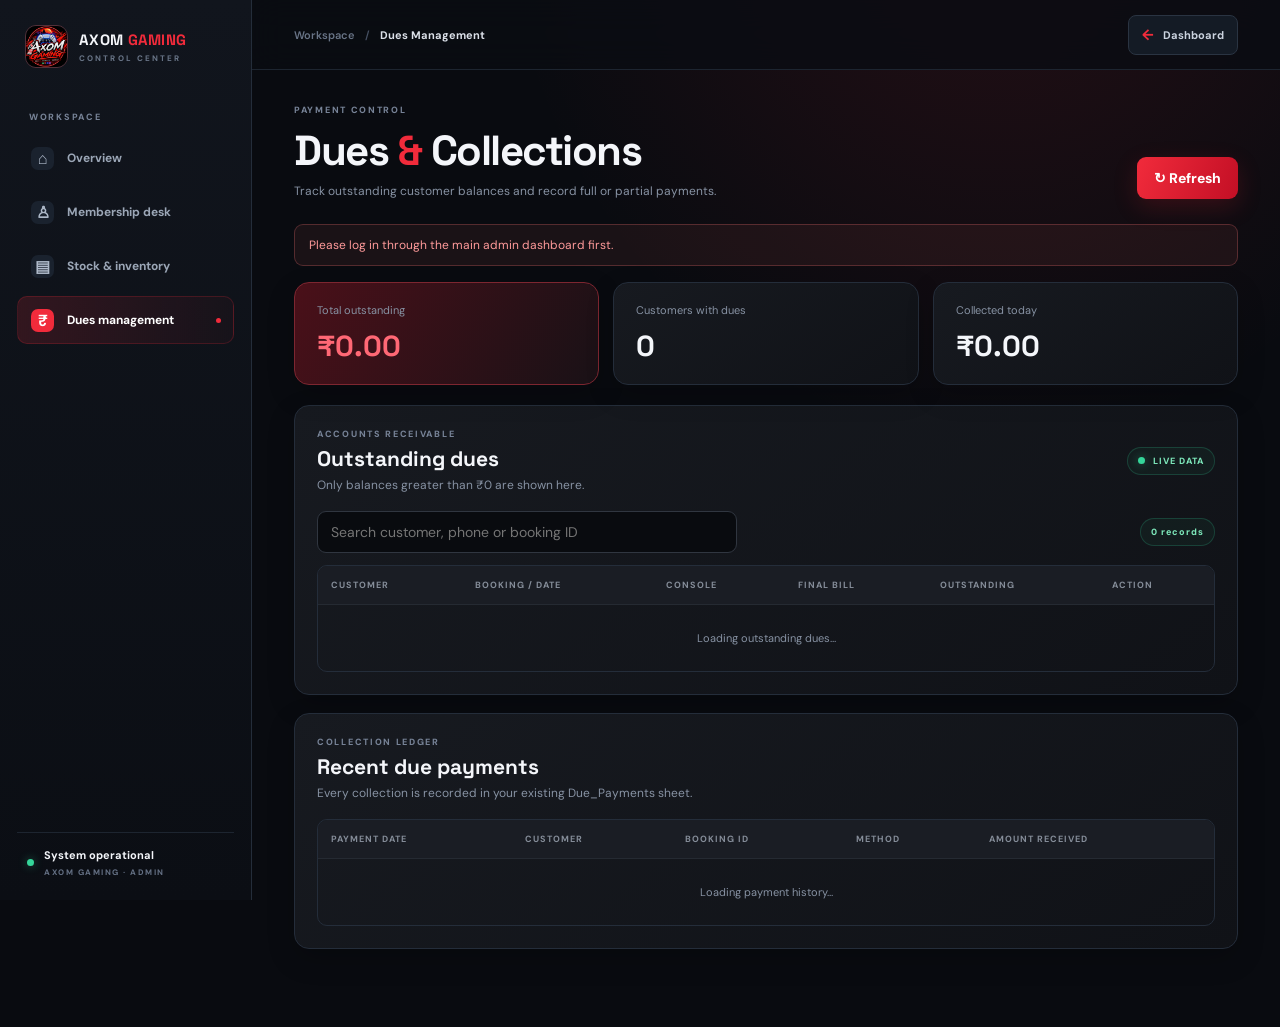
==== dues.html @ 2ed48bb5 "Add dues management page" ====
<!DOCTYPE html>
<html lang="en">
<head>
  <link rel="manifest" href="./manifest.webmanifest">
  <meta name="theme-color" content="#090b10">
  <meta name="viewport" content="width=device-width, initial-scale=1.0">
  <meta charset="UTF-8">
  <title>AXOM GAMING | Dues Management</title>
  <link rel="stylesheet" href="dues.css">
</head>
<body>
  <div class="app-shell">
    <aside class="sidebar" aria-label="Main navigation">
      <a class="brand" href="index.html"><img src="axom-logo.jpeg" alt="AXOM GAMING logo"><span class="brand-copy"><strong>AXOM <b>GAMING</b></strong><small>CONTROL CENTER</small></span></a>
      <div class="nav-caption">WORKSPACE</div>
      <nav class="nav-list">
        <a class="nav-link" href="index.html"><span class="nav-icon">⌂</span><span>Overview</span></a>
        <a class="nav-link" href="membership.html"><span class="nav-icon">♙</span><span>Membership desk</span></a>
        <a class="nav-link" href="stock.html"><span class="nav-icon">▤</span><span>Stock & inventory</span></a>
        <a class="nav-link active" href="dues.html"><span class="nav-icon">₹</span><span>Dues management</span><i></i></a>
      </nav>
      <div class="sidebar-footer"><span class="status-dot"></span><span><strong>System operational</strong><small>AXOM GAMING · ADMIN</small></span></div>
    </aside>
    <div class="main-column">
      <header class="topbar"><div class="mobile-brand"><img src="axom-logo.jpeg" alt=""><strong>AXOM <b>GAMING</b></strong></div><div class="breadcrumb"><span>Workspace</span><span class="crumb-sep">/</span><strong>Dues Management</strong></div><a href="index.html" class="back-button"><span>←</span> Dashboard</a></header>
      <main class="page-content">
        <section class="page-heading"><div><div class="eyebrow"><span class="eyebrow-line"></span> PAYMENT CONTROL</div><h1>Dues <span>&</span> Collections</h1><p>Track outstanding customer balances and record full or partial payments.</p></div><button id="refreshBtn" class="primary-button">↻ Refresh</button></section>
        <div id="notice" class="notice hidden" role="status"></div>
        <section class="summary-grid">
          <article class="summary-card highlight"><p>Total outstanding</p><h2 id="totalOutstanding">₹0.00</h2></article>
          <article class="summary-card"><p>Customers with dues</p><h2 id="outstandingCustomers">0</h2></article>
          <article class="summary-card"><p>Collected today</p><h2 id="collectedToday">₹0.00</h2></article>
        </section>
        <section class="panel">
          <div class="panel-heading"><div><div class="panel-kicker">ACCOUNTS RECEIVABLE</div><h2>Outstanding dues</h2><p>Only balances greater than ₹0 are shown here.</p></div><span class="live-pill"><span class="status-dot"></span> LIVE DATA</span></div>
          <div class="toolbar"><input id="searchDues" class="search-input" type="search" placeholder="Search customer, phone or booking ID"><span id="dueCount" class="count-pill">0 records</span></div>
          <div class="table-wrap"><table><thead><tr><th>Customer</th><th>Booking / Date</th><th>Console</th><th>Final bill</th><th>Outstanding</th><th>Action</th></tr></thead><tbody id="duesBody"><tr><td colspan="6" class="empty">Loading outstanding dues…</td></tr></tbody></table></div>
        </section>
        <section class="panel">
          <div class="panel-heading"><div><div class="panel-kicker">COLLECTION LEDGER</div><h2>Recent due payments</h2><p>Every collection is recorded in your existing Due_Payments sheet.</p></div></div>
          <div class="table-wrap"><table><thead><tr><th>Payment date</th><th>Customer</th><th>Booking ID</th><th>Method</th><th>Amount received</th></tr></thead><tbody id="historyBody"><tr><td colspan="5" class="empty">Loading payment history…</td></tr></tbody></table></div>
        </section>
      </main>
    </div>
  </div>

  <div id="paymentModal" class="modal hidden" role="dialog" aria-modal="true" aria-labelledby="modalTitle">
    <div class="modal-card">
      <button id="closeModal" class="modal-close" type="button" aria-label="Close">×</button>
      <div class="eyebrow">RECEIVE PAYMENT</div><h2 id="modalTitle">Collect due</h2>
      <p id="customerDetails" class="customer-details"></p>
      <div class="balance-box"><span>Outstanding balance</span><strong id="modalDue">₹0.00</strong></div>
      <form id="collectForm">
        <input type="hidden" id="bookingId">
        <label for="paymentAmount">Amount received (₹)</label><input id="paymentAmount" type="number" min="0.01" step="0.01" required>
        <label for="paymentMethod">Payment method</label><select id="paymentMethod" required><option value="Cash">Cash</option><option value="UPI">UPI</option></select>
        <p id="paymentHint" class="form-hint">You can collect the full amount or a partial payment.</p>
        <p id="formError" class="form-error" aria-live="polite"></p>
        <div class="modal-actions"><button id="cancelPayment" class="secondary-button" type="button">Cancel</button><button id="submitPayment" class="primary-button" type="submit">Record payment</button></div>
      </form>
    </div>
  </div>
  <script src="dues.js"></script>
</body>
</html>
---- dues.css ----
@import url('https://fonts.googleapis.com/css2?family=DM+Sans:wght@400;500;600;700;800&family=Space+Grotesk:wght@500;600;700&display=swap');
:root{--bg:#090b10;--surface:#121720;--surface2:#171e29;--line:#242d3a;--text:#f4f6fa;--muted:#8792a3;--red:#f12b3b;--green:#35d69a;--shadow:0 20px 55px rgba(0,0,0,.24)}*{box-sizing:border-box}body{margin:0;min-height:100vh;background:radial-gradient(ellipse at 78% -15%,rgba(241,43,59,.13),transparent 36%),var(--bg);color:var(--text);font:14px 'DM Sans',Arial,sans-serif}button,input,select{font:inherit}a{color:inherit;text-decoration:none}.hidden{display:none!important}.sidebar{position:fixed;inset:0 auto 0 0;width:252px;z-index:30;display:flex;flex-direction:column;padding:25px 17px 18px;background:linear-gradient(180deg,#11151d,#0b0e14);border-right:1px solid var(--line)}.brand{display:flex;align-items:center;gap:11px;padding:0 8px 30px}.brand img,.mobile-brand img{width:43px;height:43px;object-fit:cover;border-radius:11px;border:1px solid #533039}.brand-copy strong{display:block;font:700 15px 'Space Grotesk';letter-spacing:.3px}.brand-copy b,.mobile-brand b{color:var(--red)}.brand-copy small{display:block;margin-top:4px;color:#687486;font-size:8px;font-weight:800;letter-spacing:2.1px}.nav-caption,.panel-kicker,.eyebrow{color:#778397;font-size:9px;font-weight:800;letter-spacing:1.7px}.nav-caption{margin:13px 12px 11px}.nav-list{display:grid;gap:6px}.nav-link{position:relative;display:flex;align-items:center;gap:13px;min-height:48px;padding:0 13px;border:1px solid transparent;border-radius:10px;color:#9ba6b6;font-size:12px;font-weight:700}.nav-icon{display:grid;place-items:center;width:23px;height:23px;border-radius:7px;background:#1a222e;color:#aeb9c9;font-size:16px}.nav-link:hover,.nav-link.active{color:#fff;background:linear-gradient(90deg,rgba(241,43,59,.16),rgba(241,43,59,.035));border-color:rgba(241,43,59,.2)}.nav-link.active .nav-icon{background:var(--red);color:#fff}.nav-link.active i{position:absolute;right:12px;width:5px;height:5px;border-radius:50%;background:var(--red)}.sidebar-footer{display:flex;align-items:center;gap:10px;margin-top:auto;padding:15px 10px 5px;border-top:1px solid #1d2530}.sidebar-footer strong{display:block;font-size:11px}.sidebar-footer small{display:block;margin-top:5px;color:#647084;font-size:8px;letter-spacing:1.5px;font-weight:800}.status-dot{display:inline-block;width:7px;height:7px;border-radius:50%;background:var(--green);box-shadow:0 0 10px rgba(53,214,154,.45)}.main-column{min-height:100vh;margin-left:252px}.topbar{height:70px;display:flex;align-items:center;justify-content:space-between;gap:20px;padding:0 42px;border-bottom:1px solid #1d2530;background:rgba(10,13,19,.82);backdrop-filter:blur(16px)}.breadcrumb{display:flex;align-items:center;gap:10px;color:#687486;font-size:11px;font-weight:600}.breadcrumb strong{color:#dce1e9}.crumb-sep{color:#465163}.back-button{display:inline-flex;align-items:center;gap:9px;padding:9px 13px;border:1px solid #2a3442;border-radius:8px;background:#141b25;color:#cbd3df;font-size:11px;font-weight:700}.back-button span{color:var(--red);font-size:15px}.mobile-brand{display:none}.page-content{width:min(1440px,100%);margin:auto;padding:34px 42px 60px}.page-heading{display:flex;align-items:flex-end;justify-content:space-between;gap:20px;margin-bottom:25px}.page-heading h1{margin:8px 0 6px;font:700 clamp(30px,4vw,42px) 'Space Grotesk';letter-spacing:-1.5px}.page-heading h1 span{color:var(--red)}.page-heading p,.panel-heading p{margin:0;color:var(--muted);font-size:12px}.primary-button,.secondary-button{border:0;border-radius:9px;padding:12px 17px;font-weight:800;cursor:pointer}.primary-button{background:linear-gradient(110deg,var(--red),#c30f25);color:white;box-shadow:0 8px 24px #f321322b}.primary-button:disabled{opacity:.55;cursor:wait}.secondary-button{background:#242830;color:#d7dbe2;border:1px solid #3a404b}.summary-grid{display:grid;grid-template-columns:repeat(3,minmax(0,1fr));gap:14px;margin-bottom:20px}.summary-card,.panel{border:1px solid var(--line);border-radius:15px;background:linear-gradient(145deg,#171a20,#101217);box-shadow:0 10px 28px #0003}.summary-card{padding:20px 22px}.summary-card p{margin:0 0 10px;color:var(--muted);font-size:11px}.summary-card h2{margin:0;font:800 29px 'Space Grotesk'}.summary-card.highlight{background:linear-gradient(120deg,#4a1019,#191116);border-color:#7d2630}.summary-card.highlight h2{color:#ff6875}.panel{padding:22px;margin-bottom:18px;min-width:0}.panel-heading{display:flex;justify-content:space-between;align-items:center;gap:16px;margin-bottom:18px}.panel-heading h2{margin:5px 0;font:700 21px 'Space Grotesk'}.live-pill,.count-pill{display:inline-flex;align-items:center;gap:8px;padding:7px 10px;border:1px solid #35d69a33;border-radius:30px;color:#7de7ba;background:#35d69a0c;font-size:9px;font-weight:800;letter-spacing:1px;white-space:nowrap}.toolbar{display:flex;justify-content:space-between;align-items:center;gap:12px;margin-bottom:12px}.search-input{width:min(420px,100%);padding:11px 13px;border:1px solid #303640;border-radius:9px;background:#090b0f;color:var(--text);outline:none}.search-input:focus,input:focus,select:focus{border-color:var(--red)}.table-wrap{overflow:auto;border:1px solid var(--line);border-radius:10px}table{width:100%;border-collapse:collapse;min-width:700px}th{padding:13px;background:#1a1d24;color:#858d99;text-align:left;text-transform:uppercase;letter-spacing:1px;font-size:9px;white-space:nowrap}td{padding:13px;border-top:1px solid #252a32;color:#d5d8de;font-size:11px;vertical-align:middle}.customer-name{font-weight:800;color:#fff}.muted{display:block;margin-top:4px;color:var(--muted);font-size:10px}.amount-due{font-weight:800;color:#ff6875}.collect-button{border:1px solid #7d2630;background:#32151a;color:#ffb4bb;border-radius:8px;padding:8px 12px;font-size:10px;font-weight:800;white-space:nowrap}.empty{text-align:center;color:var(--muted);padding:26px}.notice{padding:12px 14px;margin:0 0 16px;border:1px solid #35d69a44;border-radius:9px;background:#35d69a12;color:#8ef0c3;font-size:12px}.notice.error{border-color:#f8717144;background:#f8717112;color:#ff9a9a}.modal{position:fixed;inset:0;z-index:100;display:grid;place-items:center;padding:18px;background:#000b;backdrop-filter:blur(8px)}.modal-card{position:relative;width:min(470px,100%);padding:26px;background:#15181e;border:1px solid #4a3035;border-radius:16px;box-shadow:var(--shadow)}.modal-card h2{margin:7px 0 8px;font:700 25px 'Space Grotesk'}.modal-close{position:absolute;right:15px;top:12px;border:0;background:none;color:#aab2bf;font-size:26px;cursor:pointer}.customer-details{color:#aeb8c6;font-size:12px;line-height:1.6}.balance-box{display:flex;align-items:center;justify-content:space-between;margin:17px 0;padding:14px;border:1px solid #7d263044;border-radius:10px;background:#32151a66}.balance-box span{color:#b9a7aa;font-size:11px}.balance-box strong{color:#ff6875;font:800 24px 'Space Grotesk'}.modal-card label{display:block;margin:14px 0 7px;color:#c9cdd5;font-size:11px;font-weight:800}.modal-card input,.modal-card select{width:100%;min-height:45px;padding:11px 13px;border:1px solid #303640;border-radius:9px;background:#090b0f;color:#fff;outline:none}.form-hint,.form-error{font-size:11px;color:var(--muted);line-height:1.5}.form-error{color:#ff7581;min-height:16px}.modal-actions{display:flex;justify-content:flex-end;gap:10px;margin-top:16px}@media(max-width:900px){.sidebar{width:220px}.main-column{margin-left:220px}.topbar{padding:0 24px}.page-content{padding:28px 24px}.summary-grid{grid-template-columns:repeat(2,1fr)}}@media(max-width:650px){.sidebar{position:relative;width:auto;height:auto;padding:10px;display:flex;flex-direction:row;overflow:auto;border-right:0;border-bottom:1px solid var(--line)}.brand,.nav-caption,.sidebar-footer{display:none}.nav-list{display:flex;gap:5px}.nav-link{white-space:nowrap;min-height:40px;padding:0 10px}.main-column{margin-left:0}.topbar{height:60px;padding:0 14px}.mobile-brand{display:flex;align-items:center;gap:8px;font-size:12px}.mobile-brand img{width:32px;height:32px}.breadcrumb{display:none}.page-content{padding:22px 13px 40px}.page-heading{align-items:flex-start;flex-direction:column}.summary-grid{grid-template-columns:1fr 1fr;gap:9px}.summary-card{padding:15px}.summary-card h2{font-size:22px}.panel{padding:15px}.panel-heading{align-items:flex-start;flex-direction:column}.toolbar{align-items:stretch;flex-direction:column}.search-input{width:100%}.modal-actions{flex-direction:column-reverse}.modal-actions button{width:100%}}
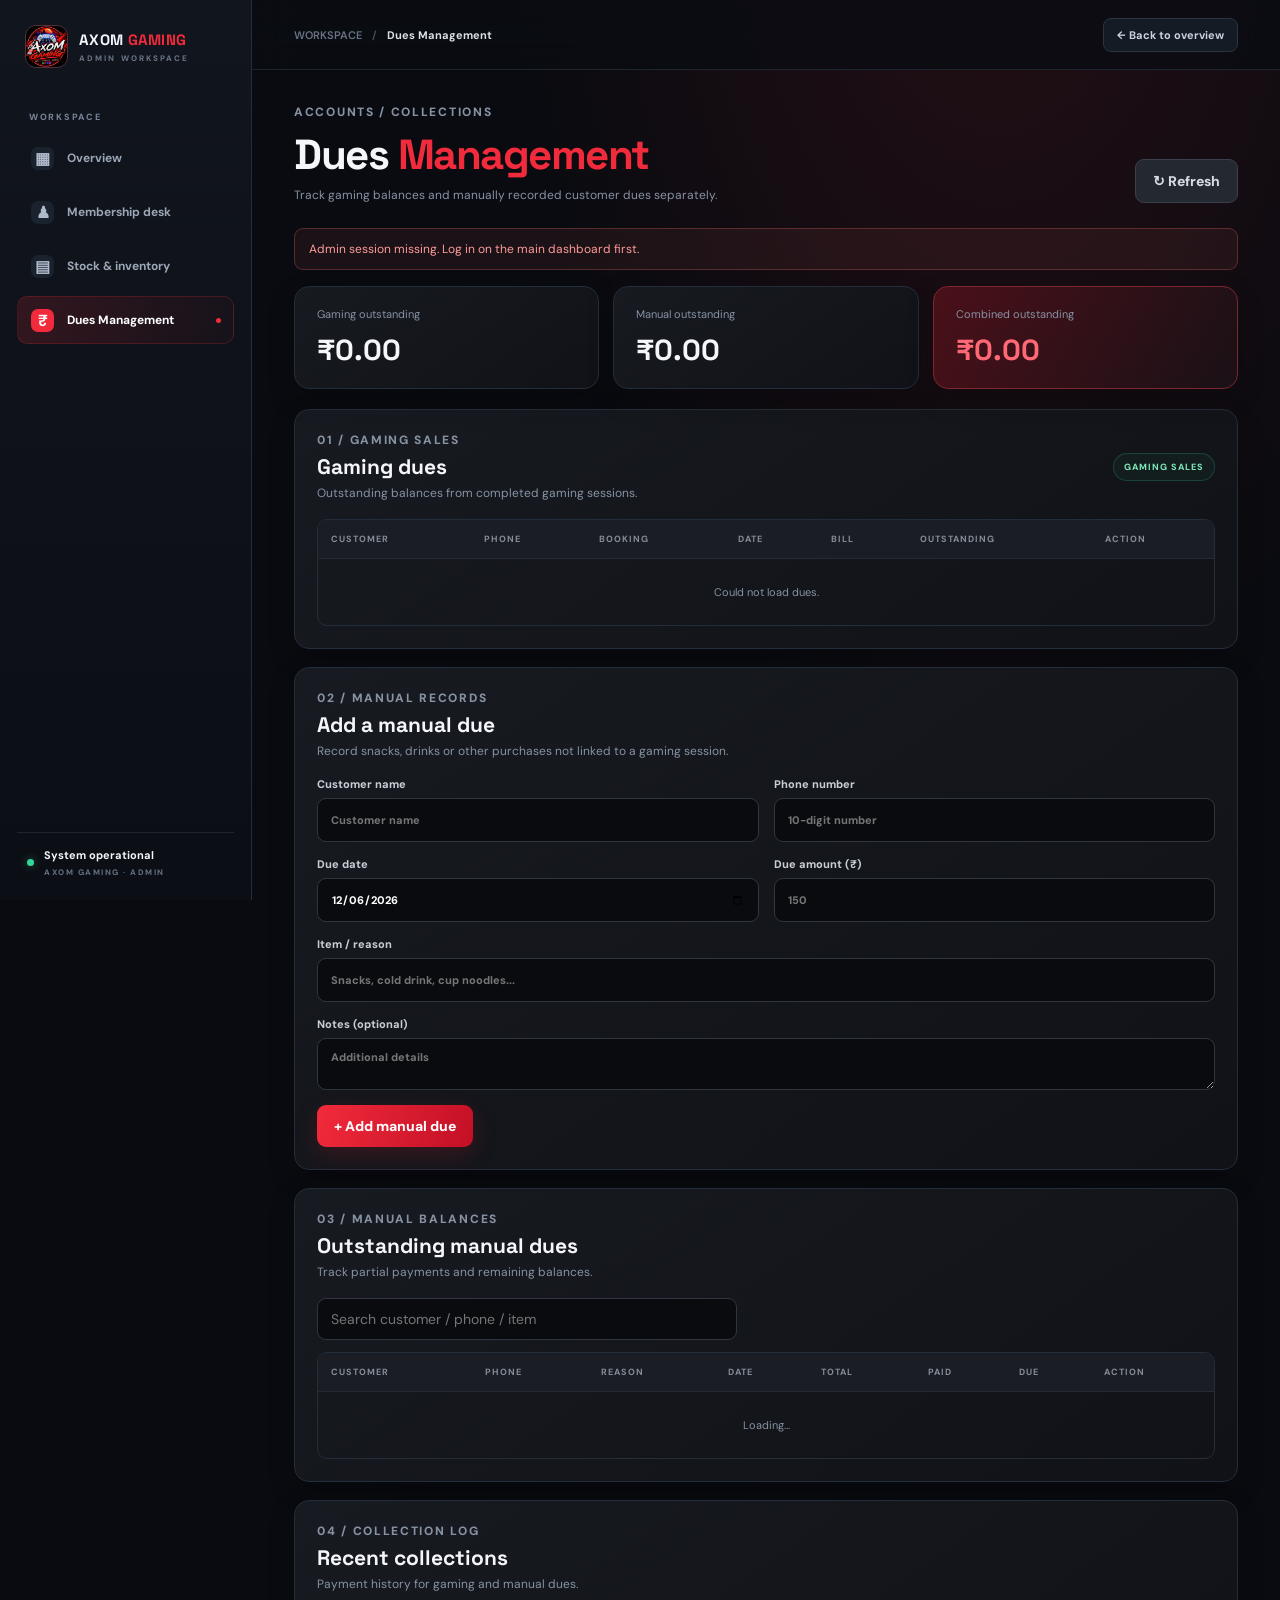
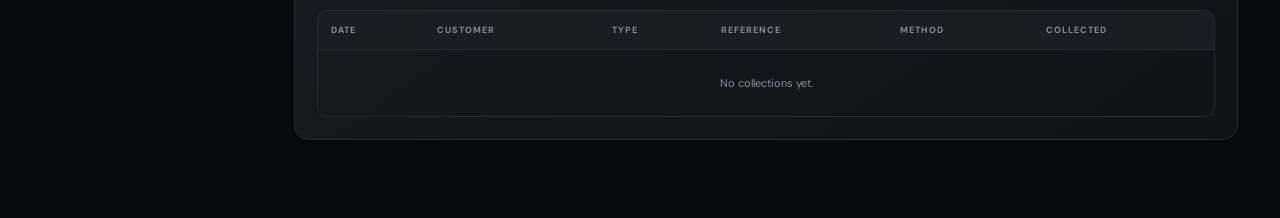
==== commit ec4d268b: "Add dues management page" ====
--- a/dues.html
+++ b/dues.html
@@ -1,65 +1,440 @@
 <!DOCTYPE html>
 <html lang="en">
 <head>
-  <link rel="manifest" href="./manifest.webmanifest">
+  <meta charset="UTF-8">
+  <meta name="viewport" content="width=device-width, initial-scale=1.0">
   <meta name="theme-color" content="#090b10">
-  <meta name="viewport" content="width=device-width, initial-scale=1.0">
-  <meta charset="UTF-8">
   <title>AXOM GAMING | Dues Management</title>
   <link rel="stylesheet" href="dues.css">
 </head>
+
 <body>
-  <div class="app-shell">
-    <aside class="sidebar" aria-label="Main navigation">
-      <a class="brand" href="index.html"><img src="axom-logo.jpeg" alt="AXOM GAMING logo"><span class="brand-copy"><strong>AXOM <b>GAMING</b></strong><small>CONTROL CENTER</small></span></a>
-      <div class="nav-caption">WORKSPACE</div>
-      <nav class="nav-list">
-        <a class="nav-link" href="index.html"><span class="nav-icon">⌂</span><span>Overview</span></a>
-        <a class="nav-link" href="membership.html"><span class="nav-icon">♙</span><span>Membership desk</span></a>
-        <a class="nav-link" href="stock.html"><span class="nav-icon">▤</span><span>Stock & inventory</span></a>
-        <a class="nav-link active" href="dues.html"><span class="nav-icon">₹</span><span>Dues management</span><i></i></a>
-      </nav>
-      <div class="sidebar-footer"><span class="status-dot"></span><span><strong>System operational</strong><small>AXOM GAMING · ADMIN</small></span></div>
-    </aside>
-    <div class="main-column">
-      <header class="topbar"><div class="mobile-brand"><img src="axom-logo.jpeg" alt=""><strong>AXOM <b>GAMING</b></strong></div><div class="breadcrumb"><span>Workspace</span><span class="crumb-sep">/</span><strong>Dues Management</strong></div><a href="index.html" class="back-button"><span>←</span> Dashboard</a></header>
-      <main class="page-content">
-        <section class="page-heading"><div><div class="eyebrow"><span class="eyebrow-line"></span> PAYMENT CONTROL</div><h1>Dues <span>&</span> Collections</h1><p>Track outstanding customer balances and record full or partial payments.</p></div><button id="refreshBtn" class="primary-button">↻ Refresh</button></section>
-        <div id="notice" class="notice hidden" role="status"></div>
-        <section class="summary-grid">
-          <article class="summary-card highlight"><p>Total outstanding</p><h2 id="totalOutstanding">₹0.00</h2></article>
-          <article class="summary-card"><p>Customers with dues</p><h2 id="outstandingCustomers">0</h2></article>
-          <article class="summary-card"><p>Collected today</p><h2 id="collectedToday">₹0.00</h2></article>
-        </section>
-        <section class="panel">
-          <div class="panel-heading"><div><div class="panel-kicker">ACCOUNTS RECEIVABLE</div><h2>Outstanding dues</h2><p>Only balances greater than ₹0 are shown here.</p></div><span class="live-pill"><span class="status-dot"></span> LIVE DATA</span></div>
-          <div class="toolbar"><input id="searchDues" class="search-input" type="search" placeholder="Search customer, phone or booking ID"><span id="dueCount" class="count-pill">0 records</span></div>
-          <div class="table-wrap"><table><thead><tr><th>Customer</th><th>Booking / Date</th><th>Console</th><th>Final bill</th><th>Outstanding</th><th>Action</th></tr></thead><tbody id="duesBody"><tr><td colspan="6" class="empty">Loading outstanding dues…</td></tr></tbody></table></div>
-        </section>
-        <section class="panel">
-          <div class="panel-heading"><div><div class="panel-kicker">COLLECTION LEDGER</div><h2>Recent due payments</h2><p>Every collection is recorded in your existing Due_Payments sheet.</p></div></div>
-          <div class="table-wrap"><table><thead><tr><th>Payment date</th><th>Customer</th><th>Booking ID</th><th>Method</th><th>Amount received</th></tr></thead><tbody id="historyBody"><tr><td colspan="5" class="empty">Loading payment history…</td></tr></tbody></table></div>
-        </section>
-      </main>
+
+<aside class="sidebar">
+
+  <a class="brand" href="index.html">
+    <img src="axom-logo.jpeg" alt="AXOM GAMING">
+    <span class="brand-copy">
+      <strong>AXOM <b>GAMING</b></strong>
+      <small>ADMIN WORKSPACE</small>
+    </span>
+  </a>
+
+  <p class="nav-caption">WORKSPACE</p>
+
+  <nav class="nav-list">
+
+    <a class="nav-link" href="index.html">
+      <span class="nav-icon">▦</span>
+      Overview
+    </a>
+
+    <a class="nav-link" href="membership.html">
+      <span class="nav-icon">♟</span>
+      Membership desk
+    </a>
+
+    <a class="nav-link" href="stock.html">
+      <span class="nav-icon">▤</span>
+      Stock &amp; inventory
+    </a>
+
+    <a class="nav-link active" href="dues.html">
+      <span class="nav-icon">₹</span>
+      Dues Management
+      <i></i>
+    </a>
+
+  </nav>
+
+  <div class="sidebar-footer">
+    <span class="status-dot"></span>
+    <div>
+      <strong>System operational</strong>
+      <small>AXOM GAMING · ADMIN</small>
     </div>
   </div>
 
-  <div id="paymentModal" class="modal hidden" role="dialog" aria-modal="true" aria-labelledby="modalTitle">
-    <div class="modal-card">
-      <button id="closeModal" class="modal-close" type="button" aria-label="Close">×</button>
-      <div class="eyebrow">RECEIVE PAYMENT</div><h2 id="modalTitle">Collect due</h2>
-      <p id="customerDetails" class="customer-details"></p>
-      <div class="balance-box"><span>Outstanding balance</span><strong id="modalDue">₹0.00</strong></div>
-      <form id="collectForm">
-        <input type="hidden" id="bookingId">
-        <label for="paymentAmount">Amount received (₹)</label><input id="paymentAmount" type="number" min="0.01" step="0.01" required>
-        <label for="paymentMethod">Payment method</label><select id="paymentMethod" required><option value="Cash">Cash</option><option value="UPI">UPI</option></select>
-        <p id="paymentHint" class="form-hint">You can collect the full amount or a partial payment.</p>
-        <p id="formError" class="form-error" aria-live="polite"></p>
-        <div class="modal-actions"><button id="cancelPayment" class="secondary-button" type="button">Cancel</button><button id="submitPayment" class="primary-button" type="submit">Record payment</button></div>
+</aside>
+
+
+<div class="main-column">
+
+  <header class="topbar">
+
+    <div class="mobile-brand">
+      <img src="axom-logo.jpeg" alt="">
+      <strong>AXOM <b>GAMING</b></strong>
+    </div>
+
+    <div class="breadcrumb">
+      <span>WORKSPACE</span>
+      <span class="crumb-sep">/</span>
+      <strong>Dues Management</strong>
+    </div>
+
+    <a class="back-button" href="index.html">
+      ← Back to overview
+    </a>
+
+  </header>
+
+
+  <main class="page-content">
+
+    <section class="page-heading">
+
+      <div>
+        <p class="eyebrow">ACCOUNTS / COLLECTIONS</p>
+
+        <h1>
+          Dues <span>Management</span>
+        </h1>
+
+        <p>
+          Track gaming balances and manually recorded customer dues separately.
+        </p>
+      </div>
+
+      <button id="refreshBtn" class="secondary-button">
+        ↻ Refresh
+      </button>
+
+    </section>
+
+
+    <div id="notice" class="notice hidden"></div>
+
+
+    <!-- SUMMARY -->
+
+    <section class="summary-grid">
+
+      <article class="summary-card">
+        <p>Gaming outstanding</p>
+        <h2 id="gamingTotal">₹0.00</h2>
+      </article>
+
+      <article class="summary-card">
+        <p>Manual outstanding</p>
+        <h2 id="manualTotal">₹0.00</h2>
+      </article>
+
+      <article class="summary-card highlight">
+        <p>Combined outstanding</p>
+        <h2 id="combinedTotal">₹0.00</h2>
+      </article>
+
+    </section>
+
+
+    <!-- GAMING DUES -->
+
+    <section class="panel">
+
+      <div class="panel-heading">
+
+        <div>
+          <p class="eyebrow">01 / GAMING SALES</p>
+          <h2>Gaming dues</h2>
+          <p>Outstanding balances from completed gaming sessions.</p>
+        </div>
+
+        <span class="count-pill">GAMING SALES</span>
+
+      </div>
+
+      <div class="table-wrap">
+
+        <table>
+
+          <thead>
+            <tr>
+              <th>Customer</th>
+              <th>Phone</th>
+              <th>Booking</th>
+              <th>Date</th>
+              <th>Bill</th>
+              <th>Outstanding</th>
+              <th>Action</th>
+            </tr>
+          </thead>
+
+          <tbody id="gamingBody">
+            <tr>
+              <td colspan="7" class="empty">Loading...</td>
+            </tr>
+          </tbody>
+
+        </table>
+
+      </div>
+
+    </section>
+
+
+    <!-- ADD MANUAL DUE -->
+
+    <section class="panel">
+
+      <div class="panel-heading">
+        <div>
+          <p class="eyebrow">02 / MANUAL RECORDS</p>
+          <h2>Add a manual due</h2>
+          <p>Record snacks, drinks or other purchases not linked to a gaming session.</p>
+        </div>
+      </div>
+
+
+      <form id="manualForm" class="manual-form">
+
+        <label>
+          Customer name
+          <input
+            name="customerName"
+            required
+            maxlength="100"
+            placeholder="Customer name">
+        </label>
+
+        <label>
+          Phone number
+          <input
+            name="phone"
+            inputmode="numeric"
+            pattern="[0-9]{10}"
+            maxlength="10"
+            placeholder="10-digit number">
+        </label>
+
+        <label>
+          Due date
+          <input
+            name="dueDate"
+            id="dueDate"
+            type="date"
+            required>
+        </label>
+
+        <label>
+          Due amount (₹)
+          <input
+            name="amount"
+            type="number"
+            min="0.01"
+            step="0.01"
+            required
+            placeholder="150">
+        </label>
+
+        <label class="form-wide">
+          Item / reason
+          <input
+            name="description"
+            required
+            maxlength="160"
+            placeholder="Snacks, cold drink, cup noodles...">
+        </label>
+
+        <label class="form-wide">
+          Notes (optional)
+          <textarea
+            name="notes"
+            rows="2"
+            maxlength="500"
+            placeholder="Additional details"></textarea>
+        </label>
+
+        <div class="form-wide">
+          <button class="primary-button" id="addDueBtn">
+            + Add manual due
+          </button>
+        </div>
+
       </form>
+
+    </section>
+
+
+    <!-- MANUAL DUES -->
+
+    <section class="panel">
+
+      <div class="panel-heading">
+
+        <div>
+          <p class="eyebrow">03 / MANUAL BALANCES</p>
+          <h2>Outstanding manual dues</h2>
+          <p>Track partial payments and remaining balances.</p>
+        </div>
+
+      </div>
+
+      <div class="toolbar">
+
+        <input
+          id="searchManual"
+          class="search-input"
+          placeholder="Search customer / phone / item">
+
+      </div>
+
+      <div class="table-wrap">
+
+        <table>
+
+          <thead>
+            <tr>
+              <th>Customer</th>
+              <th>Phone</th>
+              <th>Reason</th>
+              <th>Date</th>
+              <th>Total</th>
+              <th>Paid</th>
+              <th>Due</th>
+              <th>Action</th>
+            </tr>
+          </thead>
+
+          <tbody id="manualBody">
+            <tr>
+              <td colspan="8" class="empty">Loading...</td>
+            </tr>
+          </tbody>
+
+        </table>
+
+      </div>
+
+    </section>
+
+
+    <!-- PAYMENT HISTORY -->
+
+    <section class="panel">
+
+      <div class="panel-heading">
+
+        <div>
+          <p class="eyebrow">04 / COLLECTION LOG</p>
+          <h2>Recent collections</h2>
+          <p>Payment history for gaming and manual dues.</p>
+        </div>
+
+      </div>
+
+      <div class="table-wrap">
+
+        <table>
+
+          <thead>
+            <tr>
+              <th>Date</th>
+              <th>Customer</th>
+              <th>Type</th>
+              <th>Reference</th>
+              <th>Method</th>
+              <th>Collected</th>
+            </tr>
+          </thead>
+
+          <tbody id="historyBody">
+            <tr>
+              <td colspan="6" class="empty">No collections yet.</td>
+            </tr>
+          </tbody>
+
+        </table>
+
+      </div>
+
+    </section>
+
+  </main>
+
+</div>
+
+
+<!-- PAYMENT MODAL -->
+
+<div id="paymentModal" class="modal hidden">
+
+  <form id="paymentForm" class="modal-card">
+
+    <button
+      type="button"
+      id="closeModal"
+      class="modal-close">×</button>
+
+    <p class="eyebrow">RECORD COLLECTION</p>
+
+    <h2>Collect payment</h2>
+
+    <p id="paymentCustomer" class="customer-details"></p>
+
+    <input type="hidden" name="type" id="paymentType">
+    <input type="hidden" name="id" id="paymentId">
+
+    <div class="balance-box">
+      <span>Amount to collect</span>
+      <strong id="paymentBalance">₹0.00</strong>
     </div>
-  </div>
-  <script src="dues.js"></script>
+
+    <label>
+      Amount received (₹)
+      <input
+        id="paymentAmount"
+        name="amount"
+        type="number"
+        min="0.01"
+        step="0.01"
+        required>
+    </label>
+
+    <label>
+      Payment method
+      <select name="paymentMethod" required>
+        <option value="Cash">Cash</option>
+        <option value="UPI">UPI</option>
+        <option value="Other">Other</option>
+      </select>
+    </label>
+
+    <p id="paymentError" class="form-error"></p>
+
+    <div class="modal-actions">
+
+      <button
+        type="button"
+        id="cancelPayment"
+        class="secondary-button">
+        Cancel
+      </button>
+
+      <button
+        class="primary-button"
+        id="collectBtn">
+        Save collection
+      </button>
+
+    </div>
+
+  </form>
+
+</div>
+
+
+<script src="dues.js"></script>
+
+<script>
+if ("serviceWorker" in navigator) {
+  window.addEventListener("load", () => {
+    navigator.serviceWorker
+      .register("./service-worker.js")
+      .catch(() => {});
+  });
+}
+</script>
+
 </body>
-</html>
+</html>
--- a/dues.css
+++ b/dues.css
@@ -1,2 +1,791 @@
 @import url('https://fonts.googleapis.com/css2?family=DM+Sans:wght@400;500;600;700;800&family=Space+Grotesk:wght@500;600;700&display=swap');
-:root{--bg:#090b10;--surface:#121720;--surface2:#171e29;--line:#242d3a;--text:#f4f6fa;--muted:#8792a3;--red:#f12b3b;--green:#35d69a;--shadow:0 20px 55px rgba(0,0,0,.24)}*{box-sizing:border-box}body{margin:0;min-height:100vh;background:radial-gradient(ellipse at 78% -15%,rgba(241,43,59,.13),transparent 36%),var(--bg);color:var(--text);font:14px 'DM Sans',Arial,sans-serif}button,input,select{font:inherit}a{color:inherit;text-decoration:none}.hidden{display:none!important}.sidebar{position:fixed;inset:0 auto 0 0;width:252px;z-index:30;display:flex;flex-direction:column;padding:25px 17px 18px;background:linear-gradient(180deg,#11151d,#0b0e14);border-right:1px solid var(--line)}.brand{display:flex;align-items:center;gap:11px;padding:0 8px 30px}.brand img,.mobile-brand img{width:43px;height:43px;object-fit:cover;border-radius:11px;border:1px solid #533039}.brand-copy strong{display:block;font:700 15px 'Space Grotesk';letter-spacing:.3px}.brand-copy b,.mobile-brand b{color:var(--red)}.brand-copy small{display:block;margin-top:4px;color:#687486;font-size:8px;font-weight:800;letter-spacing:2.1px}.nav-caption,.panel-kicker,.eyebrow{color:#778397;font-size:9px;font-weight:800;letter-spacing:1.7px}.nav-caption{margin:13px 12px 11px}.nav-list{display:grid;gap:6px}.nav-link{position:relative;display:flex;align-items:center;gap:13px;min-height:48px;padding:0 13px;border:1px solid transparent;border-radius:10px;color:#9ba6b6;font-size:12px;font-weight:700}.nav-icon{display:grid;place-items:center;width:23px;height:23px;border-radius:7px;background:#1a222e;color:#aeb9c9;font-size:16px}.nav-link:hover,.nav-link.active{color:#fff;background:linear-gradient(90deg,rgba(241,43,59,.16),rgba(241,43,59,.035));border-color:rgba(241,43,59,.2)}.nav-link.active .nav-icon{background:var(--red);color:#fff}.nav-link.active i{position:absolute;right:12px;width:5px;height:5px;border-radius:50%;background:var(--red)}.sidebar-footer{display:flex;align-items:center;gap:10px;margin-top:auto;padding:15px 10px 5px;border-top:1px solid #1d2530}.sidebar-footer strong{display:block;font-size:11px}.sidebar-footer small{display:block;margin-top:5px;color:#647084;font-size:8px;letter-spacing:1.5px;font-weight:800}.status-dot{display:inline-block;width:7px;height:7px;border-radius:50%;background:var(--green);box-shadow:0 0 10px rgba(53,214,154,.45)}.main-column{min-height:100vh;margin-left:252px}.topbar{height:70px;display:flex;align-items:center;justify-content:space-between;gap:20px;padding:0 42px;border-bottom:1px solid #1d2530;background:rgba(10,13,19,.82);backdrop-filter:blur(16px)}.breadcrumb{display:flex;align-items:center;gap:10px;color:#687486;font-size:11px;font-weight:600}.breadcrumb strong{color:#dce1e9}.crumb-sep{color:#465163}.back-button{display:inline-flex;align-items:center;gap:9px;padding:9px 13px;border:1px solid #2a3442;border-radius:8px;background:#141b25;color:#cbd3df;font-size:11px;font-weight:700}.back-button span{color:var(--red);font-size:15px}.mobile-brand{display:none}.page-content{width:min(1440px,100%);margin:auto;padding:34px 42px 60px}.page-heading{display:flex;align-items:flex-end;justify-content:space-between;gap:20px;margin-bottom:25px}.page-heading h1{margin:8px 0 6px;font:700 clamp(30px,4vw,42px) 'Space Grotesk';letter-spacing:-1.5px}.page-heading h1 span{color:var(--red)}.page-heading p,.panel-heading p{margin:0;color:var(--muted);font-size:12px}.primary-button,.secondary-button{border:0;border-radius:9px;padding:12px 17px;font-weight:800;cursor:pointer}.primary-button{background:linear-gradient(110deg,var(--red),#c30f25);color:white;box-shadow:0 8px 24px #f321322b}.primary-button:disabled{opacity:.55;cursor:wait}.secondary-button{background:#242830;color:#d7dbe2;border:1px solid #3a404b}.summary-grid{display:grid;grid-template-columns:repeat(3,minmax(0,1fr));gap:14px;margin-bottom:20px}.summary-card,.panel{border:1px solid var(--line);border-radius:15px;background:linear-gradient(145deg,#171a20,#101217);box-shadow:0 10px 28px #0003}.summary-card{padding:20px 22px}.summary-card p{margin:0 0 10px;color:var(--muted);font-size:11px}.summary-card h2{margin:0;font:800 29px 'Space Grotesk'}.summary-card.highlight{background:linear-gradient(120deg,#4a1019,#191116);border-color:#7d2630}.summary-card.highlight h2{color:#ff6875}.panel{padding:22px;margin-bottom:18px;min-width:0}.panel-heading{display:flex;justify-content:space-between;align-items:center;gap:16px;margin-bottom:18px}.panel-heading h2{margin:5px 0;font:700 21px 'Space Grotesk'}.live-pill,.count-pill{display:inline-flex;align-items:center;gap:8px;padding:7px 10px;border:1px solid #35d69a33;border-radius:30px;color:#7de7ba;background:#35d69a0c;font-size:9px;font-weight:800;letter-spacing:1px;white-space:nowrap}.toolbar{display:flex;justify-content:space-between;align-items:center;gap:12px;margin-bottom:12px}.search-input{width:min(420px,100%);padding:11px 13px;border:1px solid #303640;border-radius:9px;background:#090b0f;color:var(--text);outline:none}.search-input:focus,input:focus,select:focus{border-color:var(--red)}.table-wrap{overflow:auto;border:1px solid var(--line);border-radius:10px}table{width:100%;border-collapse:collapse;min-width:700px}th{padding:13px;background:#1a1d24;color:#858d99;text-align:left;text-transform:uppercase;letter-spacing:1px;font-size:9px;white-space:nowrap}td{padding:13px;border-top:1px solid #252a32;color:#d5d8de;font-size:11px;vertical-align:middle}.customer-name{font-weight:800;color:#fff}.muted{display:block;margin-top:4px;color:var(--muted);font-size:10px}.amount-due{font-weight:800;color:#ff6875}.collect-button{border:1px solid #7d2630;background:#32151a;color:#ffb4bb;border-radius:8px;padding:8px 12px;font-size:10px;font-weight:800;white-space:nowrap}.empty{text-align:center;color:var(--muted);padding:26px}.notice{padding:12px 14px;margin:0 0 16px;border:1px solid #35d69a44;border-radius:9px;background:#35d69a12;color:#8ef0c3;font-size:12px}.notice.error{border-color:#f8717144;background:#f8717112;color:#ff9a9a}.modal{position:fixed;inset:0;z-index:100;display:grid;place-items:center;padding:18px;background:#000b;backdrop-filter:blur(8px)}.modal-card{position:relative;width:min(470px,100%);padding:26px;background:#15181e;border:1px solid #4a3035;border-radius:16px;box-shadow:var(--shadow)}.modal-card h2{margin:7px 0 8px;font:700 25px 'Space Grotesk'}.modal-close{position:absolute;right:15px;top:12px;border:0;background:none;color:#aab2bf;font-size:26px;cursor:pointer}.customer-details{color:#aeb8c6;font-size:12px;line-height:1.6}.balance-box{display:flex;align-items:center;justify-content:space-between;margin:17px 0;padding:14px;border:1px solid #7d263044;border-radius:10px;background:#32151a66}.balance-box span{color:#b9a7aa;font-size:11px}.balance-box strong{color:#ff6875;font:800 24px 'Space Grotesk'}.modal-card label{display:block;margin:14px 0 7px;color:#c9cdd5;font-size:11px;font-weight:800}.modal-card input,.modal-card select{width:100%;min-height:45px;padding:11px 13px;border:1px solid #303640;border-radius:9px;background:#090b0f;color:#fff;outline:none}.form-hint,.form-error{font-size:11px;color:var(--muted);line-height:1.5}.form-error{color:#ff7581;min-height:16px}.modal-actions{display:flex;justify-content:flex-end;gap:10px;margin-top:16px}@media(max-width:900px){.sidebar{width:220px}.main-column{margin-left:220px}.topbar{padding:0 24px}.page-content{padding:28px 24px}.summary-grid{grid-template-columns:repeat(2,1fr)}}@media(max-width:650px){.sidebar{position:relative;width:auto;height:auto;padding:10px;display:flex;flex-direction:row;overflow:auto;border-right:0;border-bottom:1px solid var(--line)}.brand,.nav-caption,.sidebar-footer{display:none}.nav-list{display:flex;gap:5px}.nav-link{white-space:nowrap;min-height:40px;padding:0 10px}.main-column{margin-left:0}.topbar{height:60px;padding:0 14px}.mobile-brand{display:flex;align-items:center;gap:8px;font-size:12px}.mobile-brand img{width:32px;height:32px}.breadcrumb{display:none}.page-content{padding:22px 13px 40px}.page-heading{align-items:flex-start;flex-direction:column}.summary-grid{grid-template-columns:1fr 1fr;gap:9px}.summary-card{padding:15px}.summary-card h2{font-size:22px}.panel{padding:15px}.panel-heading{align-items:flex-start;flex-direction:column}.toolbar{align-items:stretch;flex-direction:column}.search-input{width:100%}.modal-actions{flex-direction:column-reverse}.modal-actions button{width:100%}}
+
+:root {
+  --bg: #090b10;
+  --surface: #121720;
+  --surface2: #171e29;
+  --line: #242d3a;
+  --text: #f4f6fa;
+  --muted: #8792a3;
+  --red: #f12b3b;
+  --green: #35d69a;
+  --shadow: 0 20px 55px rgba(0,0,0,.24);
+}
+
+* {
+  box-sizing: border-box;
+}
+
+body {
+  margin: 0;
+  min-height: 100vh;
+  background: radial-gradient(
+    ellipse at 78% -15%,
+    rgba(241,43,59,.13),
+    transparent 36%
+  ), var(--bg);
+  color: var(--text);
+  font: 14px 'DM Sans', Arial, sans-serif;
+}
+
+button,
+input,
+select,
+textarea {
+  font: inherit;
+}
+
+a {
+  color: inherit;
+  text-decoration: none;
+}
+
+.hidden {
+  display: none !important;
+}
+
+
+/* SIDEBAR */
+
+.sidebar {
+  position: fixed;
+  inset: 0 auto 0 0;
+  width: 252px;
+  z-index: 30;
+  display: flex;
+  flex-direction: column;
+  padding: 25px 17px 18px;
+  background: linear-gradient(180deg,#11151d,#0b0e14);
+  border-right: 1px solid var(--line);
+}
+
+.brand {
+  display: flex;
+  align-items: center;
+  gap: 11px;
+  padding: 0 8px 30px;
+}
+
+.brand img,
+.mobile-brand img {
+  width: 43px;
+  height: 43px;
+  object-fit: cover;
+  border-radius: 11px;
+  border: 1px solid #533039;
+}
+
+.brand-copy strong {
+  display: block;
+  font: 700 15px 'Space Grotesk';
+  letter-spacing: .3px;
+}
+
+.brand-copy b,
+.mobile-brand b {
+  color: var(--red);
+}
+
+.brand-copy small {
+  display: block;
+  margin-top: 4px;
+  color: #687486;
+  font-size: 8px;
+  font-weight: 800;
+  letter-spacing: 2.1px;
+}
+
+.nav-caption,
+.eyebrow {
+  color: #778397;
+  font-size: 9px;
+  font-weight: 800;
+  letter-spacing: 1.7px;
+}
+
+.nav-caption {
+  margin: 13px 12px 11px;
+}
+
+.nav-list {
+  display: grid;
+  gap: 6px;
+}
+
+.nav-link {
+  position: relative;
+  display: flex;
+  align-items: center;
+  gap: 13px;
+  min-height: 48px;
+  padding: 0 13px;
+  border: 1px solid transparent;
+  border-radius: 10px;
+  color: #9ba6b6;
+  font-size: 12px;
+  font-weight: 700;
+}
+
+.nav-icon {
+  display: grid;
+  place-items: center;
+  width: 23px;
+  height: 23px;
+  border-radius: 7px;
+  background: #1a222e;
+  color: #aeb9c9;
+  font-size: 16px;
+}
+
+.nav-link:hover,
+.nav-link.active {
+  color: #fff;
+  background: linear-gradient(
+    90deg,
+    rgba(241,43,59,.16),
+    rgba(241,43,59,.035)
+  );
+  border-color: rgba(241,43,59,.2);
+}
+
+.nav-link.active .nav-icon {
+  background: var(--red);
+  color: #fff;
+}
+
+.nav-link.active i {
+  position: absolute;
+  right: 12px;
+  width: 5px;
+  height: 5px;
+  border-radius: 50%;
+  background: var(--red);
+}
+
+.sidebar-footer {
+  display: flex;
+  align-items: center;
+  gap: 10px;
+  margin-top: auto;
+  padding: 15px 10px 5px;
+  border-top: 1px solid #1d2530;
+}
+
+.sidebar-footer strong {
+  display: block;
+  font-size: 11px;
+}
+
+.sidebar-footer small {
+  display: block;
+  margin-top: 5px;
+  color: #647084;
+  font-size: 8px;
+  letter-spacing: 1.5px;
+  font-weight: 800;
+}
+
+.status-dot {
+  display: inline-block;
+  width: 7px;
+  height: 7px;
+  border-radius: 50%;
+  background: var(--green);
+  box-shadow: 0 0 10px rgba(53,214,154,.45);
+}
+
+
+/* MAIN CONTENT */
+
+.main-column {
+  min-height: 100vh;
+  margin-left: 252px;
+}
+
+.topbar {
+  height: 70px;
+  display: flex;
+  align-items: center;
+  justify-content: space-between;
+  gap: 20px;
+  padding: 0 42px;
+  border-bottom: 1px solid #1d2530;
+  background: rgba(10,13,19,.82);
+  backdrop-filter: blur(16px);
+}
+
+.breadcrumb {
+  display: flex;
+  align-items: center;
+  gap: 10px;
+  color: #687486;
+  font-size: 11px;
+  font-weight: 600;
+}
+
+.breadcrumb strong {
+  color: #dce1e9;
+}
+
+.crumb-sep {
+  color: #465163;
+}
+
+.back-button {
+  display: inline-flex;
+  align-items: center;
+  gap: 9px;
+  padding: 9px 13px;
+  border: 1px solid #2a3442;
+  border-radius: 8px;
+  background: #141b25;
+  color: #cbd3df;
+  font-size: 11px;
+  font-weight: 700;
+}
+
+.back-button span {
+  color: var(--red);
+  font-size: 15px;
+}
+
+.mobile-brand {
+  display: none;
+}
+
+.page-content {
+  width: min(1440px,100%);
+  margin: auto;
+  padding: 34px 42px 60px;
+}
+
+.page-heading {
+  display: flex;
+  align-items: flex-end;
+  justify-content: space-between;
+  gap: 20px;
+  margin-bottom: 25px;
+}
+
+.page-heading h1 {
+  margin: 8px 0 6px;
+  font: 700 clamp(30px,4vw,42px) 'Space Grotesk';
+  letter-spacing: -1.5px;
+}
+
+.page-heading h1 span {
+  color: var(--red);
+}
+
+.page-heading p,
+.panel-heading p {
+  margin: 0;
+  color: var(--muted);
+  font-size: 12px;
+}
+
+.eyebrow {
+  margin: 0;
+  color: var(--red);
+}
+
+
+/* BUTTONS */
+
+.primary-button,
+.secondary-button {
+  border: 0;
+  border-radius: 9px;
+  padding: 12px 17px;
+  font-weight: 800;
+  cursor: pointer;
+}
+
+.primary-button {
+  background: linear-gradient(110deg,var(--red),#c30f25);
+  color: white;
+  box-shadow: 0 8px 24px #f321322b;
+}
+
+.primary-button:disabled {
+  opacity: .55;
+  cursor: wait;
+}
+
+.secondary-button {
+  background: #242830;
+  color: #d7dbe2;
+  border: 1px solid #3a404b;
+}
+
+
+/* SUMMARY */
+
+.summary-grid {
+  display: grid;
+  grid-template-columns: repeat(3,minmax(0,1fr));
+  gap: 14px;
+  margin-bottom: 20px;
+}
+
+.summary-card,
+.panel {
+  border: 1px solid var(--line);
+  border-radius: 15px;
+  background: linear-gradient(145deg,#171a20,#101217);
+  box-shadow: 0 10px 28px #0003;
+}
+
+.summary-card {
+  padding: 20px 22px;
+}
+
+.summary-card p {
+  margin: 0 0 10px;
+  color: var(--muted);
+  font-size: 11px;
+}
+
+.summary-card h2 {
+  margin: 0;
+  font: 800 29px 'Space Grotesk';
+}
+
+.summary-card.highlight {
+  background: linear-gradient(120deg,#4a1019,#191116);
+  border-color: #7d2630;
+}
+
+.summary-card.highlight h2 {
+  color: #ff6875;
+}
+
+
+/* PANELS */
+
+.panel {
+  padding: 22px;
+  margin-bottom: 18px;
+  min-width: 0;
+}
+
+.panel-heading {
+  display: flex;
+  justify-content: space-between;
+  align-items: center;
+  gap: 16px;
+  margin-bottom: 18px;
+}
+
+.panel-heading h2 {
+  margin: 5px 0;
+  font: 700 21px 'Space Grotesk';
+}
+
+.count-pill {
+  display: inline-flex;
+  align-items: center;
+  gap: 8px;
+  padding: 7px 10px;
+  border: 1px solid #35d69a33;
+  border-radius: 30px;
+  color: #7de7ba;
+  background: #35d69a0c;
+  font-size: 9px;
+  font-weight: 800;
+  letter-spacing: 1px;
+  white-space: nowrap;
+}
+
+
+/* TABLES */
+
+.table-wrap {
+  overflow: auto;
+  border: 1px solid var(--line);
+  border-radius: 10px;
+}
+
+table {
+  width: 100%;
+  border-collapse: collapse;
+  min-width: 700px;
+}
+
+th {
+  padding: 13px;
+  background: #1a1d24;
+  color: #858d99;
+  text-align: left;
+  text-transform: uppercase;
+  letter-spacing: 1px;
+  font-size: 9px;
+  white-space: nowrap;
+}
+
+td {
+  padding: 13px;
+  border-top: 1px solid #252a32;
+  color: #d5d8de;
+  font-size: 11px;
+  vertical-align: middle;
+}
+
+.customer-name {
+  font-weight: 800;
+  color: #fff;
+}
+
+.muted {
+  display: block;
+  margin-top: 4px;
+  color: var(--muted);
+  font-size: 10px;
+}
+
+.due {
+  font-weight: 800;
+  color: #ff6875;
+}
+
+.small-btn {
+  border: 1px solid #7d2630;
+  background: #32151a;
+  color: #ffb4bb;
+  border-radius: 8px;
+  padding: 8px 12px;
+  font-size: 10px;
+  font-weight: 800;
+  white-space: nowrap;
+  cursor: pointer;
+}
+
+.empty {
+  text-align: center;
+  color: var(--muted);
+  padding: 26px;
+}
+
+
+/* MANUAL FORM */
+
+.manual-form {
+  display: grid;
+  grid-template-columns: repeat(2,minmax(0,1fr));
+  gap: 15px;
+}
+
+.manual-form label {
+  display: flex;
+  flex-direction: column;
+  gap: 7px;
+  color: #c9cdd5;
+  font-size: 11px;
+  font-weight: 800;
+}
+
+.manual-form input,
+.manual-form textarea {
+  width: 100%;
+  min-height: 44px;
+  padding: 11px 13px;
+  border: 1px solid #303640;
+  border-radius: 9px;
+  background: #090b0f;
+  color: #fff;
+  outline: none;
+}
+
+.manual-form textarea {
+  resize: vertical;
+}
+
+.manual-form input:focus,
+.manual-form textarea:focus {
+  border-color: var(--red);
+}
+
+.form-wide {
+  grid-column: 1/-1;
+}
+
+
+/* SEARCH */
+
+.toolbar {
+  display: flex;
+  justify-content: space-between;
+  align-items: center;
+  gap: 12px;
+  margin-bottom: 12px;
+}
+
+.search-input {
+  width: min(420px,100%);
+  padding: 11px 13px;
+  border: 1px solid #303640;
+  border-radius: 9px;
+  background: #090b0f;
+  color: var(--text);
+  outline: none;
+}
+
+
+/* NOTICE */
+
+.notice {
+  padding: 12px 14px;
+  margin: 0 0 16px;
+  border: 1px solid #35d69a44;
+  border-radius: 9px;
+  background: #35d69a12;
+  color: #8ef0c3;
+  font-size: 12px;
+}
+
+.notice.error {
+  border-color: #f8717144;
+  background: #f8717112;
+  color: #ff9a9a;
+}
+
+
+/* PAYMENT MODAL */
+
+.modal {
+  position: fixed;
+  inset: 0;
+  z-index: 100;
+  display: grid;
+  place-items: center;
+  padding: 18px;
+  background: #000b;
+  backdrop-filter: blur(8px);
+}
+
+.modal-card {
+  position: relative;
+  width: min(470px,100%);
+  padding: 26px;
+  background: #15181e;
+  border: 1px solid #4a3035;
+  border-radius: 16px;
+  box-shadow: var(--shadow);
+}
+
+.modal-card h2 {
+  margin: 7px 0 8px;
+  font: 700 25px 'Space Grotesk';
+}
+
+.modal-close {
+  position: absolute;
+  right: 15px;
+  top: 12px;
+  border: 0;
+  background: none;
+  color: #aab2bf;
+  font-size: 26px;
+  cursor: pointer;
+}
+
+.customer-details {
+  color: #aeb8c6;
+  font-size: 12px;
+  line-height: 1.6;
+}
+
+.balance-box {
+  display: flex;
+  align-items: center;
+  justify-content: space-between;
+  margin: 17px 0;
+  padding: 14px;
+  border: 1px solid #7d263044;
+  border-radius: 10px;
+  background: #32151a66;
+}
+
+.balance-box span {
+  color: #b9a7aa;
+  font-size: 11px;
+}
+
+.balance-box strong {
+  color: #ff6875;
+  font: 800 24px 'Space Grotesk';
+}
+
+.modal-card label {
+  display: block;
+  margin: 14px 0 7px;
+  color: #c9cdd5;
+  font-size: 11px;
+  font-weight: 800;
+}
+
+.modal-card input,
+.modal-card select {
+  width: 100%;
+  min-height: 45px;
+  padding: 11px 13px;
+  border: 1px solid #303640;
+  border-radius: 9px;
+  background: #090b0f;
+  color: #fff;
+  outline: none;
+}
+
+.form-error {
+  font-size: 11px;
+  color: #ff7581;
+  min-height: 16px;
+}
+
+.modal-actions {
+  display: flex;
+  justify-content: flex-end;
+  gap: 10px;
+  margin-top: 16px;
+}
+
+
+/* RESPONSIVE */
+
+@media(max-width:900px) {
+
+  .sidebar {
+    width: 220px;
+  }
+
+  .main-column {
+    margin-left: 220px;
+  }
+
+  .topbar {
+    padding: 0 24px;
+  }
+
+  .page-content {
+    padding: 28px 24px;
+  }
+
+  .summary-grid {
+    grid-template-columns: repeat(2,1fr);
+  }
+
+}
+
+@media(max-width:650px) {
+
+  .sidebar {
+    position: relative;
+    width: auto;
+    height: auto;
+    padding: 10px;
+    display: flex;
+    flex-direction: row;
+    overflow: auto;
+    border-right: 0;
+    border-bottom: 1px solid var(--line);
+  }
+
+  .brand,
+  .nav-caption,
+  .sidebar-footer {
+    display: none;
+  }
+
+  .nav-list {
+    display: flex;
+    gap: 5px;
+  }
+
+  .nav-link {
+    white-space: nowrap;
+    min-height: 40px;
+    padding: 0 10px;
+  }
+
+  .main-column {
+    margin-left: 0;
+  }
+
+  .topbar {
+    height: 60px;
+    padding: 0 14px;
+  }
+
+  .mobile-brand {
+    display: flex;
+    align-items: center;
+    gap: 8px;
+    font-size: 12px;
+  }
+
+  .mobile-brand img {
+    width: 32px;
+    height: 32px;
+  }
+
+  .breadcrumb {
+    display: none;
+  }
+
+  .page-content {
+    padding: 22px 13px 40px;
+  }
+
+  .page-heading {
+    align-items: flex-start;
+    flex-direction: column;
+  }
+
+  .summary-grid {
+    grid-template-columns: 1fr 1fr;
+    gap: 9px;
+  }
+
+  .summary-card {
+    padding: 15px;
+  }
+
+  .summary-card h2 {
+    font-size: 22px;
+  }
+
+  .panel {
+    padding: 15px;
+  }
+
+  .panel-heading {
+    align-items: flex-start;
+    flex-direction: column;
+  }
+
+  .toolbar {
+    align-items: stretch;
+    flex-direction: column;
+  }
+
+  .search-input {
+    width: 100%;
+  }
+
+  .manual-form {
+    grid-template-columns: 1fr;
+  }
+
+  .form-wide {
+    grid-column: auto;
+  }
+
+  .modal-actions {
+    flex-direction: column-reverse;
+  }
+
+  .modal-actions button {
+    width: 100%;
+  }
+
+}
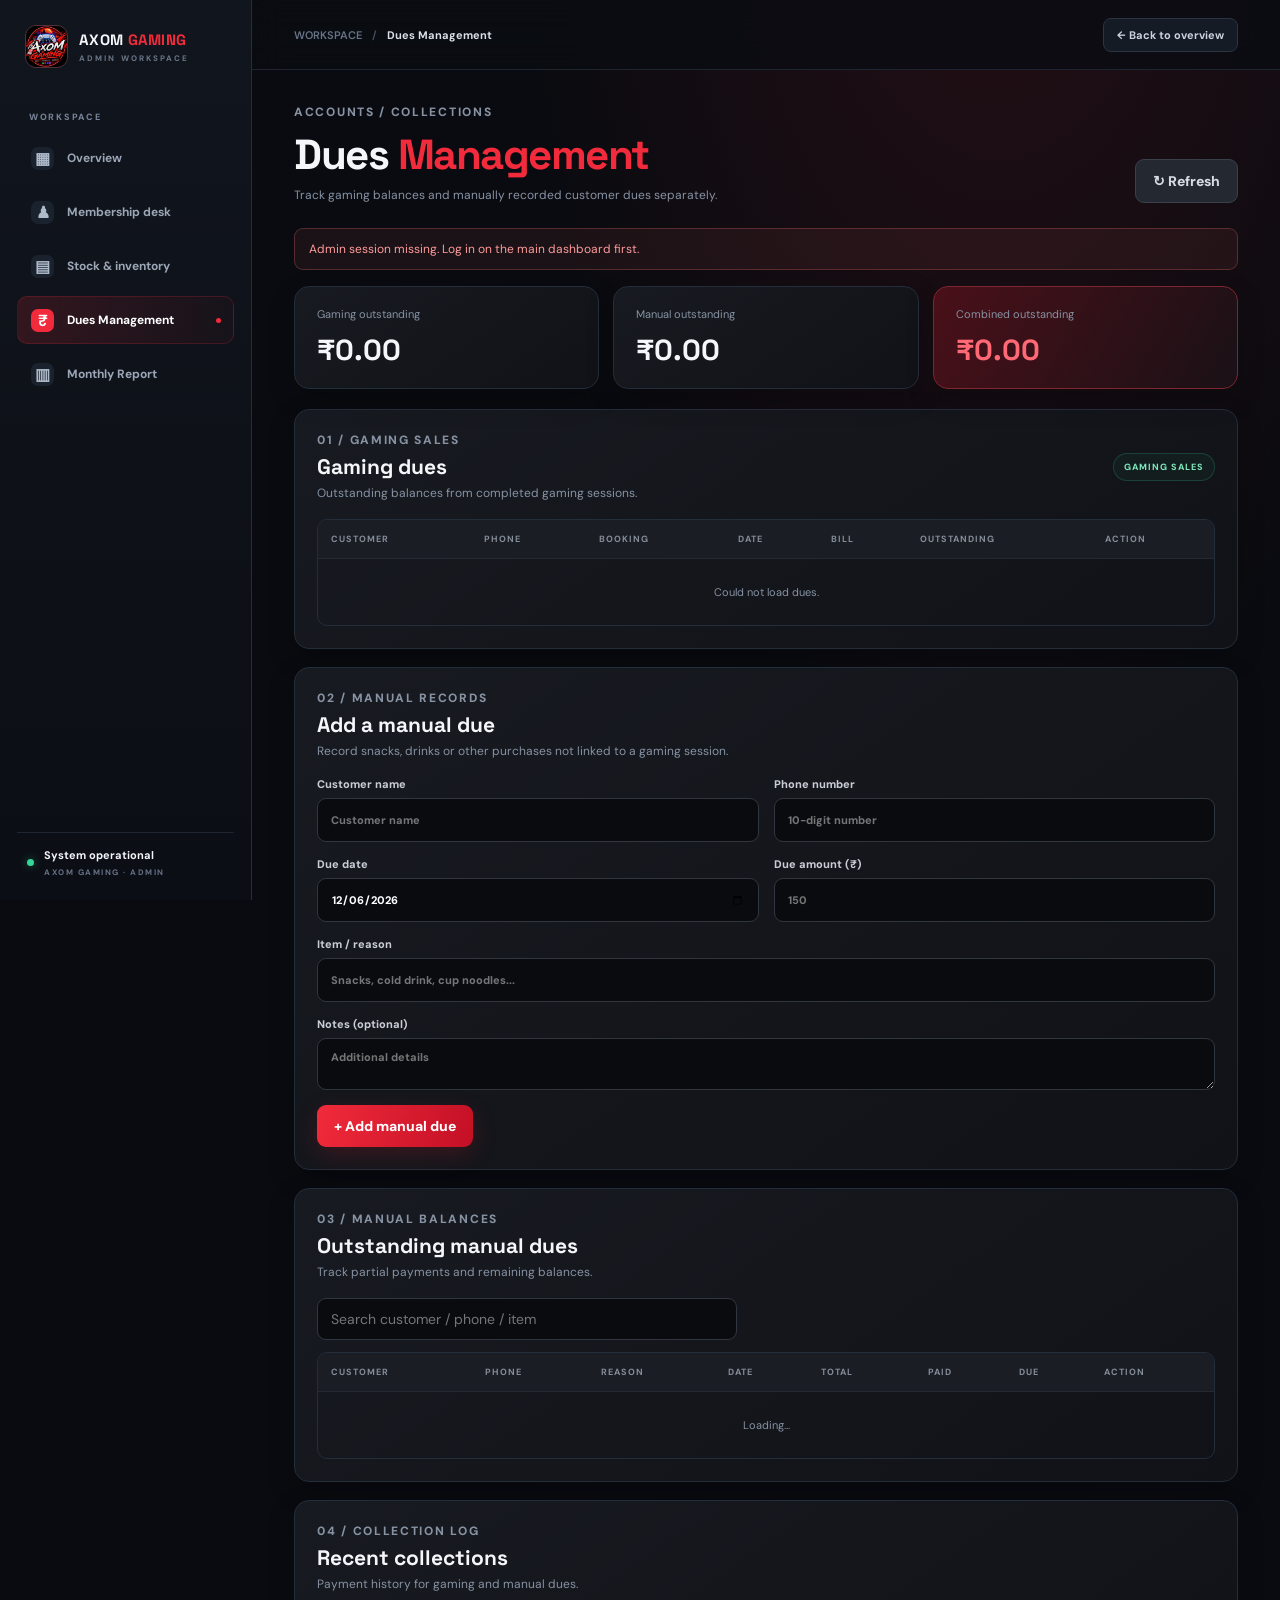
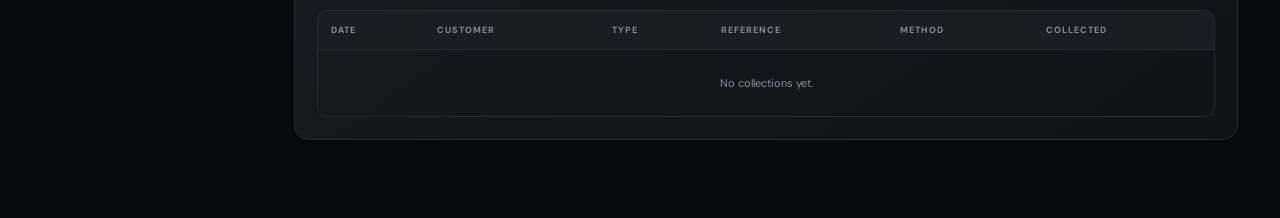
==== commit c2184143: "Monthly Report Page" ====
--- a/dues.html
+++ b/dues.html
@@ -44,6 +44,8 @@
       Dues Management
       <i></i>
     </a>
+
+    <a class="nav-link" href="report.html"><span class="nav-icon">▥</span><span>Monthly Report</span></a>
 
   </nav>
 
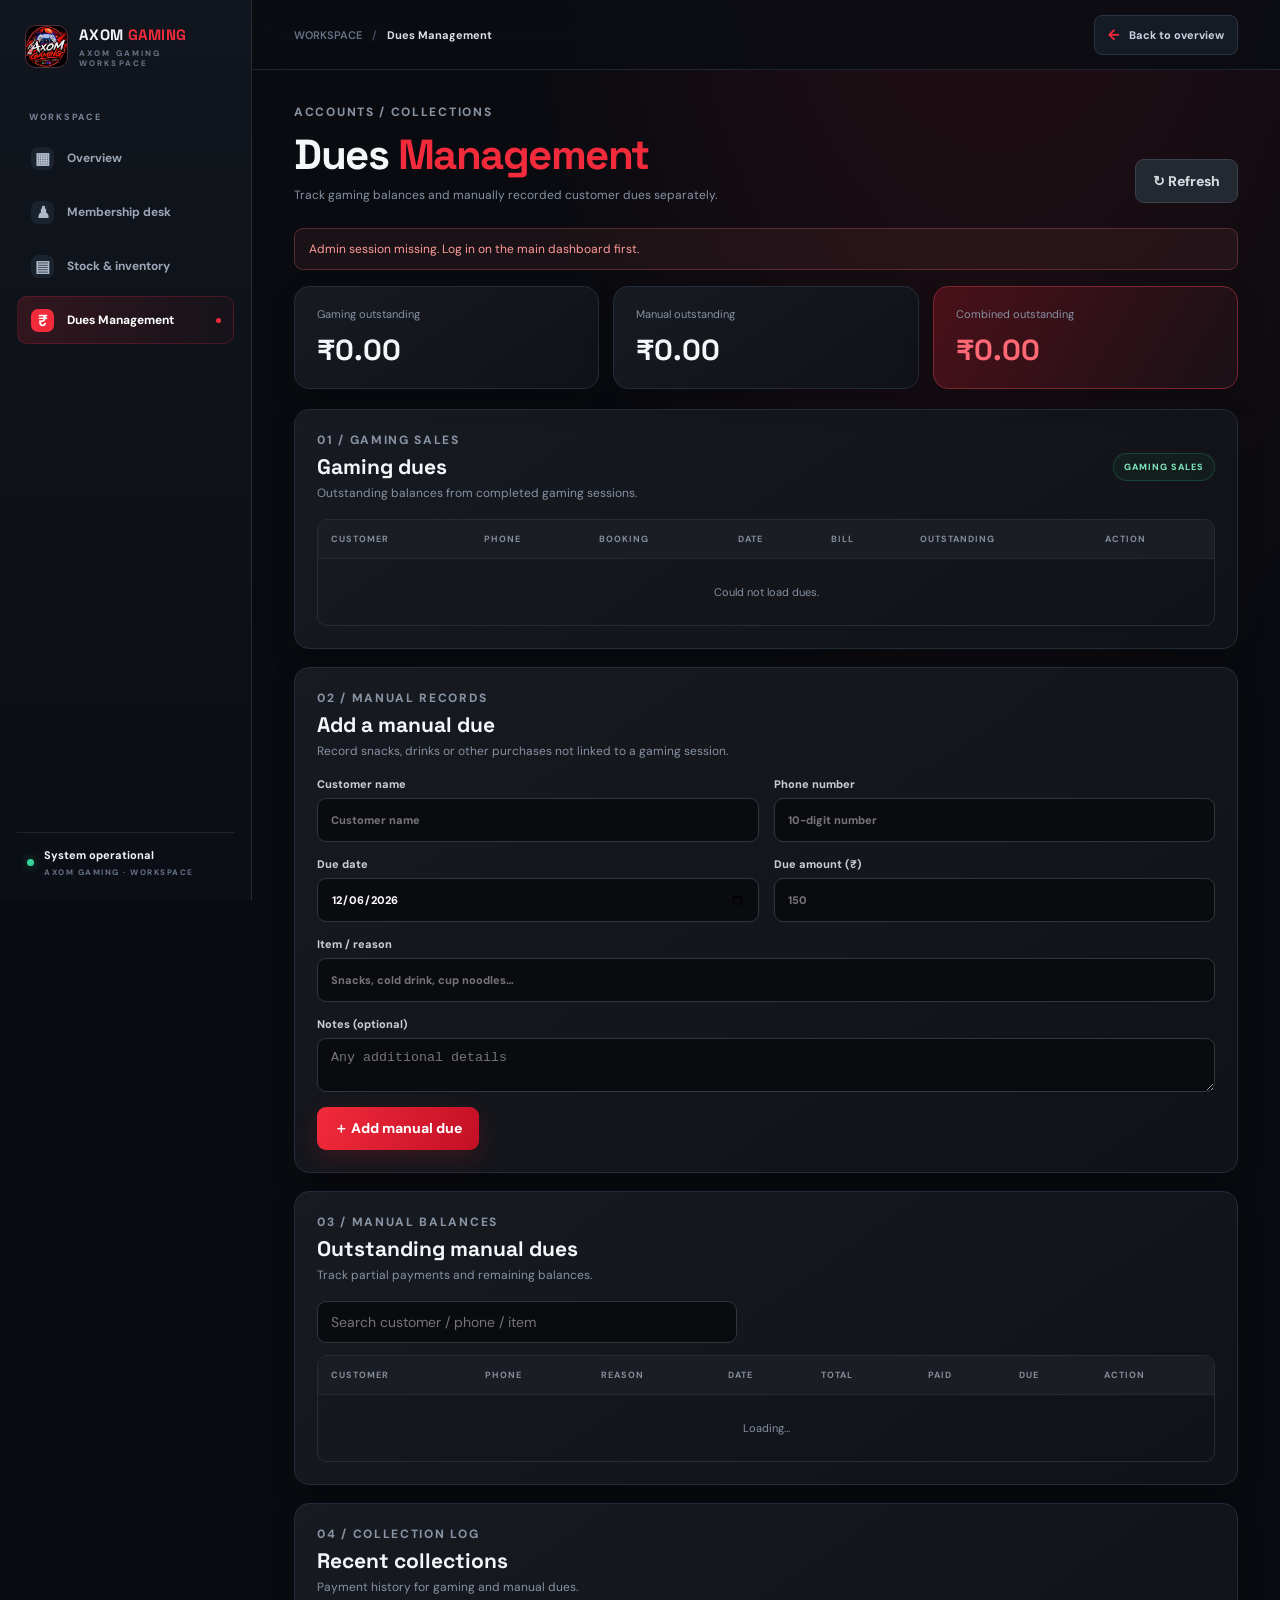
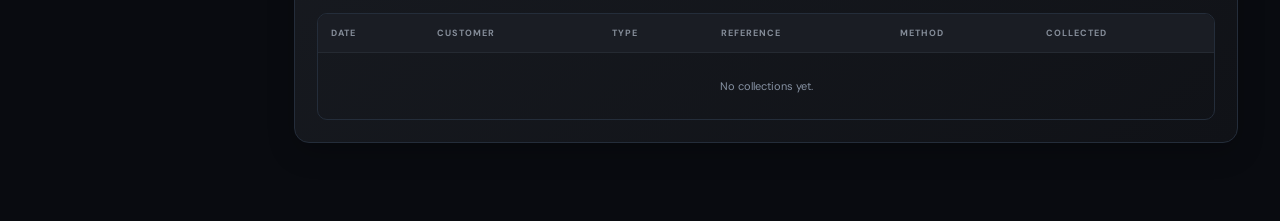
==== commit 5a18f5c5: "Staff Management" ====
--- a/dues.html
+++ b/dues.html
@@ -1,442 +1,141 @@
-<!DOCTYPE html>
+<!doctype html>
 <html lang="en">
 <head>
-  <meta charset="UTF-8">
-  <meta name="viewport" content="width=device-width, initial-scale=1.0">
+  <meta charset="utf-8">
+  <meta name="viewport" content="width=device-width,initial-scale=1">
   <meta name="theme-color" content="#090b10">
   <title>AXOM GAMING | Dues Management</title>
-  <link rel="stylesheet" href="dues.css">
+  <link rel="stylesheet" href="dues_sidebar.css">
 </head>
-
 <body>
-
 <aside class="sidebar">
-
   <a class="brand" href="index.html">
-    <img src="axom-logo.jpeg" alt="AXOM GAMING">
-    <span class="brand-copy">
-      <strong>AXOM <b>GAMING</b></strong>
-      <small>ADMIN WORKSPACE</small>
-    </span>
+    <img src="axom-logo.jpeg" alt="AXOM GAMING logo">
+    <span class="brand-copy"><strong>AXOM <b>GAMING</b></strong><small>AXOM GAMING WORKSPACE</small></span>
   </a>
-
   <p class="nav-caption">WORKSPACE</p>
-
   <nav class="nav-list">
-
-    <a class="nav-link" href="index.html">
-      <span class="nav-icon">▦</span>
-      Overview
-    </a>
-
-    <a class="nav-link" href="membership.html">
-      <span class="nav-icon">♟</span>
-      Membership desk
-    </a>
-
-    <a class="nav-link" href="stock.html">
-      <span class="nav-icon">▤</span>
-      Stock &amp; inventory
-    </a>
-
-    <a class="nav-link active" href="dues.html">
-      <span class="nav-icon">₹</span>
-      Dues Management
-      <i></i>
-    </a>
-
-    <a class="nav-link" href="report.html"><span class="nav-icon">▥</span><span>Monthly Report</span></a>
+    <a class="nav-link" href="index.html"><span class="nav-icon">▦</span>Overview</a>
+    <a class="nav-link" href="membership.html"><span class="nav-icon">♟</span>Membership desk</a>
+    <a class="nav-link" href="stock.html"><span class="nav-icon">▤</span>Stock &amp; inventory</a>
+    <a class="nav-link active" href="dues.html"><span class="nav-icon">₹</span>Dues Management<i></i></a>
+    <a class="nav-link owner-only-link" data-owner-only href="report.html"><span class="nav-icon">▥</span><span>Monthly Revenue</span></a>
 
   </nav>
-
-  <div class="sidebar-footer">
-    <span class="status-dot"></span>
-    <div>
-      <strong>System operational</strong>
-      <small>AXOM GAMING · ADMIN</small>
-    </div>
-  </div>
-
+  <div class="sidebar-footer"><span class="status-dot"></span><div><strong>System operational</strong><small>AXOM GAMING · WORKSPACE</small></div></div>
 </aside>
 
-
 <div class="main-column">
-
   <header class="topbar">
-
-    <div class="mobile-brand">
-      <img src="axom-logo.jpeg" alt="">
-      <strong>AXOM <b>GAMING</b></strong>
-    </div>
-
-    <div class="breadcrumb">
-      <span>WORKSPACE</span>
-      <span class="crumb-sep">/</span>
-      <strong>Dues Management</strong>
-    </div>
-
-    <a class="back-button" href="index.html">
-      ← Back to overview
-    </a>
-
+    <div class="mobile-brand"><img src="axom-logo.jpeg" alt=""><strong>AXOM <b>GAMING</b></strong></div>
+    <div class="breadcrumb"><span>WORKSPACE</span><span class="crumb-sep">/</span><strong>Dues Management</strong></div>
+    <a class="back-button" href="index.html"><span>←</span> Back to overview</a>
   </header>
 
-
   <main class="page-content">
-
     <section class="page-heading">
-
       <div>
         <p class="eyebrow">ACCOUNTS / COLLECTIONS</p>
-
-        <h1>
-          Dues <span>Management</span>
-        </h1>
-
-        <p>
-          Track gaming balances and manually recorded customer dues separately.
-        </p>
+        <h1>Dues <span>Management</span></h1>
+        <p>Track gaming balances and manually recorded customer dues separately.</p>
       </div>
-
-      <button id="refreshBtn" class="secondary-button">
-        ↻ Refresh
-      </button>
-
+      <button id="refreshBtn" class="secondary-button">↻ Refresh</button>
     </section>
-
 
     <div id="notice" class="notice hidden"></div>
 
-
-    <!-- SUMMARY -->
-
     <section class="summary-grid">
-
-      <article class="summary-card">
-        <p>Gaming outstanding</p>
-        <h2 id="gamingTotal">₹0.00</h2>
-      </article>
-
-      <article class="summary-card">
-        <p>Manual outstanding</p>
-        <h2 id="manualTotal">₹0.00</h2>
-      </article>
-
-      <article class="summary-card highlight">
-        <p>Combined outstanding</p>
-        <h2 id="combinedTotal">₹0.00</h2>
-      </article>
-
+      <article class="summary-card"><p>Gaming outstanding</p><h2 id="gamingTotal">₹0.00</h2></article>
+      <article class="summary-card"><p>Manual outstanding</p><h2 id="manualTotal">₹0.00</h2></article>
+      <article class="summary-card highlight"><p>Combined outstanding</p><h2 id="combinedTotal">₹0.00</h2></article>
     </section>
 
-
-    <!-- GAMING DUES -->
+    <section class="panel">
+      <div class="panel-heading">
+        <div><p class="eyebrow">01 / GAMING SALES</p><h2>Gaming dues</h2><p>Outstanding balances from completed gaming sessions.</p></div>
+        <span class="count-pill">GAMING SALES</span>
+      </div>
+      <div class="table-wrap"><table>
+        <thead><tr><th>Customer</th><th>Phone</th><th>Booking</th><th>Date</th><th>Bill</th><th>Outstanding</th><th>Action</th></tr></thead>
+        <tbody id="gamingBody"><tr><td colspan="7" class="empty">Loading…</td></tr></tbody>
+      </table></div>
+    </section>
 
     <section class="panel">
-
-      <div class="panel-heading">
-
-        <div>
-          <p class="eyebrow">01 / GAMING SALES</p>
-          <h2>Gaming dues</h2>
-          <p>Outstanding balances from completed gaming sessions.</p>
-        </div>
-
-        <span class="count-pill">GAMING SALES</span>
-
-      </div>
-
-      <div class="table-wrap">
-
-        <table>
-
-          <thead>
-            <tr>
-              <th>Customer</th>
-              <th>Phone</th>
-              <th>Booking</th>
-              <th>Date</th>
-              <th>Bill</th>
-              <th>Outstanding</th>
-              <th>Action</th>
-            </tr>
-          </thead>
-
-          <tbody id="gamingBody">
-            <tr>
-              <td colspan="7" class="empty">Loading...</td>
-            </tr>
-          </tbody>
-
-        </table>
-
-      </div>
-
+      <div class="panel-heading"><div><p class="eyebrow">02 / MANUAL RECORDS</p><h2>Add a manual due</h2><p>Record snacks, drinks or other purchases not linked to a gaming session.</p></div></div>
+      <form id="manualForm" class="manual-form">
+        <label>Customer name<input name="customerName" required maxlength="100" placeholder="Customer name"></label>
+        <label>Phone number<input name="phone" inputmode="numeric" pattern="[0-9]{10}" maxlength="10" placeholder="10-digit number"></label>
+        <label>Due date<input name="dueDate" id="dueDate" type="date" required></label>
+        <label>Due amount (₹)<input name="amount" type="number" min="0.01" step="0.01" required placeholder="150"></label>
+        <label class="form-wide">Item / reason<input name="description" required maxlength="160" placeholder="Snacks, cold drink, cup noodles…"></label>
+        <label class="form-wide">Notes (optional)<textarea name="notes" rows="2" maxlength="500" placeholder="Any additional details"></textarea></label>
+        <div class="form-wide"><button class="primary-button" id="addDueBtn">＋ Add manual due</button></div>
+      </form>
     </section>
 
-
-    <!-- ADD MANUAL DUE -->
+    <section class="panel">
+      <div class="panel-heading"><div><p class="eyebrow">03 / MANUAL BALANCES</p><h2>Outstanding manual dues</h2><p>Track partial payments and remaining balances.</p></div></div>
+      <div class="toolbar"><input id="searchManual" class="search-input" placeholder="Search customer / phone / item"></div>
+      <div class="table-wrap"><table>
+        <thead><tr><th>Customer</th><th>Phone</th><th>Reason</th><th>Date</th><th>Total</th><th>Paid</th><th>Due</th><th>Action</th></tr></thead>
+        <tbody id="manualBody"><tr><td colspan="8" class="empty">Loading…</td></tr></tbody>
+      </table></div>
+    </section>
 
     <section class="panel">
-
-      <div class="panel-heading">
-        <div>
-          <p class="eyebrow">02 / MANUAL RECORDS</p>
-          <h2>Add a manual due</h2>
-          <p>Record snacks, drinks or other purchases not linked to a gaming session.</p>
-        </div>
-      </div>
-
-
-      <form id="manualForm" class="manual-form">
-
-        <label>
-          Customer name
-          <input
-            name="customerName"
-            required
-            maxlength="100"
-            placeholder="Customer name">
-        </label>
-
-        <label>
-          Phone number
-          <input
-            name="phone"
-            inputmode="numeric"
-            pattern="[0-9]{10}"
-            maxlength="10"
-            placeholder="10-digit number">
-        </label>
-
-        <label>
-          Due date
-          <input
-            name="dueDate"
-            id="dueDate"
-            type="date"
-            required>
-        </label>
-
-        <label>
-          Due amount (₹)
-          <input
-            name="amount"
-            type="number"
-            min="0.01"
-            step="0.01"
-            required
-            placeholder="150">
-        </label>
-
-        <label class="form-wide">
-          Item / reason
-          <input
-            name="description"
-            required
-            maxlength="160"
-            placeholder="Snacks, cold drink, cup noodles...">
-        </label>
-
-        <label class="form-wide">
-          Notes (optional)
-          <textarea
-            name="notes"
-            rows="2"
-            maxlength="500"
-            placeholder="Additional details"></textarea>
-        </label>
-
-        <div class="form-wide">
-          <button class="primary-button" id="addDueBtn">
-            + Add manual due
-          </button>
-        </div>
-
-      </form>
-
+      <div class="panel-heading"><div><p class="eyebrow">04 / COLLECTION LOG</p><h2>Recent collections</h2><p>Payment history for gaming and manual dues.</p></div></div>
+      <div class="table-wrap"><table>
+        <thead><tr><th>Date</th><th>Customer</th><th>Type</th><th>Reference</th><th>Method</th><th>Collected</th></tr></thead>
+        <tbody id="historyBody"><tr><td colspan="6" class="empty">No collections yet.</td></tr></tbody>
+      </table></div>
     </section>
-
-
-    <!-- MANUAL DUES -->
-
-    <section class="panel">
-
-      <div class="panel-heading">
-
-        <div>
-          <p class="eyebrow">03 / MANUAL BALANCES</p>
-          <h2>Outstanding manual dues</h2>
-          <p>Track partial payments and remaining balances.</p>
-        </div>
-
-      </div>
-
-      <div class="toolbar">
-
-        <input
-          id="searchManual"
-          class="search-input"
-          placeholder="Search customer / phone / item">
-
-      </div>
-
-      <div class="table-wrap">
-
-        <table>
-
-          <thead>
-            <tr>
-              <th>Customer</th>
-              <th>Phone</th>
-              <th>Reason</th>
-              <th>Date</th>
-              <th>Total</th>
-              <th>Paid</th>
-              <th>Due</th>
-              <th>Action</th>
-            </tr>
-          </thead>
-
-          <tbody id="manualBody">
-            <tr>
-              <td colspan="8" class="empty">Loading...</td>
-            </tr>
-          </tbody>
-
-        </table>
-
-      </div>
-
-    </section>
-
-
-    <!-- PAYMENT HISTORY -->
-
-    <section class="panel">
-
-      <div class="panel-heading">
-
-        <div>
-          <p class="eyebrow">04 / COLLECTION LOG</p>
-          <h2>Recent collections</h2>
-          <p>Payment history for gaming and manual dues.</p>
-        </div>
-
-      </div>
-
-      <div class="table-wrap">
-
-        <table>
-
-          <thead>
-            <tr>
-              <th>Date</th>
-              <th>Customer</th>
-              <th>Type</th>
-              <th>Reference</th>
-              <th>Method</th>
-              <th>Collected</th>
-            </tr>
-          </thead>
-
-          <tbody id="historyBody">
-            <tr>
-              <td colspan="6" class="empty">No collections yet.</td>
-            </tr>
-          </tbody>
-
-        </table>
-
-      </div>
-
-    </section>
-
   </main>
-
 </div>
 
-
-<!-- PAYMENT MODAL -->
-
 <div id="paymentModal" class="modal hidden">
-
   <form id="paymentForm" class="modal-card">
-
-    <button
-      type="button"
-      id="closeModal"
-      class="modal-close">×</button>
-
-    <p class="eyebrow">RECORD COLLECTION</p>
-
-    <h2>Collect payment</h2>
-
+    <button type="button" id="closeModal" class="modal-close">×</button>
+    <p class="eyebrow">RECORD COLLECTION</p><h2>Collect payment</h2>
     <p id="paymentCustomer" class="customer-details"></p>
-
-    <input type="hidden" name="type" id="paymentType">
-    <input type="hidden" name="id" id="paymentId">
-
-    <div class="balance-box">
-      <span>Amount to collect</span>
-      <strong id="paymentBalance">₹0.00</strong>
-    </div>
-
-    <label>
-      Amount received (₹)
-      <input
-        id="paymentAmount"
-        name="amount"
-        type="number"
-        min="0.01"
-        step="0.01"
-        required>
-    </label>
-
-    <label>
-      Payment method
-      <select name="paymentMethod" required>
-        <option value="Cash">Cash</option>
-        <option value="UPI">UPI</option>
-        <option value="Other">Other</option>
-      </select>
-    </label>
-
+    <input type="hidden" name="type" id="paymentType"><input type="hidden" name="id" id="paymentId">
+    <div class="balance-box"><span>Amount to collect</span><strong id="paymentBalance">₹0.00</strong></div>
+    <label>Amount received (₹)<input id="paymentAmount" name="amount" type="number" min="0.01" step="0.01" required></label>
+    <label>Payment method<select name="paymentMethod" required><option value="Cash">Cash</option><option value="UPI">UPI</option><option value="Other">Other</option></select></label>
     <p id="paymentError" class="form-error"></p>
-
-    <div class="modal-actions">
-
-      <button
-        type="button"
-        id="cancelPayment"
-        class="secondary-button">
-        Cancel
-      </button>
-
-      <button
-        class="primary-button"
-        id="collectBtn">
-        Save collection
-      </button>
-
-    </div>
-
+    <div class="modal-actions"><button type="button" id="cancelPayment" class="secondary-button">Cancel</button><button class="primary-button" id="collectBtn">Save collection</button></div>
   </form>
-
 </div>
 
-
 <script src="dues.js"></script>
-
+<script>
+document.getElementById("cancelPayment").addEventListener("click", () => {
+  document.getElementById("paymentModal").classList.add("hidden");
+});
+document.getElementById("paymentAmount").addEventListener("input", function () {
+  const n = Number(this.value || 0);
+  document.getElementById("paymentBalance").textContent =
+    "₹" + n.toLocaleString("en-IN", {minimumFractionDigits:2, maximumFractionDigits:2});
+});
+</script>
 <script>
 if ("serviceWorker" in navigator) {
-  window.addEventListener("load", () => {
-    navigator.serviceWorker
-      .register("./service-worker.js")
-      .catch(() => {});
-  });
+  window.addEventListener("load", () => navigator.serviceWorker.register("./service-worker.js").catch(() => {}));
 }
 </script>
 
+<script>
+(function () {
+  const role = (
+    localStorage.getItem("axomRole") || ""
+  ).trim().toLowerCase();
+
+  // Only Admin can see Monthly Revenue
+  if (role !== "admin") {
+    document.querySelectorAll("[data-owner-only]")
+      .forEach(link => link.remove());
+  }
+})();
+</script>
 </body>
 </html>
--- a/dues_sidebar.css
+++ b/dues_sidebar.css
@@ -0,0 +1,13 @@
+@import url('https://fonts.googleapis.com/css2?family=DM+Sans:wght@400;500;600;700;800&family=Space+Grotesk:wght@500;600;700&display=swap');
+:root{--bg:#090b10;--surface:#121720;--surface2:#171e29;--line:#242d3a;--text:#f4f6fa;--muted:#8792a3;--red:#f12b3b;--green:#35d69a;--shadow:0 20px 55px rgba(0,0,0,.24)}*{box-sizing:border-box}body{margin:0;min-height:100vh;background:radial-gradient(ellipse at 78% -15%,rgba(241,43,59,.13),transparent 36%),var(--bg);color:var(--text);font:14px 'DM Sans',Arial,sans-serif}button,input,select{font:inherit}a{color:inherit;text-decoration:none}.hidden{display:none!important}.sidebar{position:fixed;inset:0 auto 0 0;width:252px;z-index:30;display:flex;flex-direction:column;padding:25px 17px 18px;background:linear-gradient(180deg,#11151d,#0b0e14);border-right:1px solid var(--line)}.brand{display:flex;align-items:center;gap:11px;padding:0 8px 30px}.brand img,.mobile-brand img{width:43px;height:43px;object-fit:cover;border-radius:11px;border:1px solid #533039}.brand-copy strong{display:block;font:700 15px 'Space Grotesk';letter-spacing:.3px}.brand-copy b,.mobile-brand b{color:var(--red)}.brand-copy small{display:block;margin-top:4px;color:#687486;font-size:8px;font-weight:800;letter-spacing:2.1px}.nav-caption,.panel-kicker,.eyebrow{color:#778397;font-size:9px;font-weight:800;letter-spacing:1.7px}.nav-caption{margin:13px 12px 11px}.nav-list{display:grid;gap:6px}.nav-link{position:relative;display:flex;align-items:center;gap:13px;min-height:48px;padding:0 13px;border:1px solid transparent;border-radius:10px;color:#9ba6b6;font-size:12px;font-weight:700}.nav-icon{display:grid;place-items:center;width:23px;height:23px;border-radius:7px;background:#1a222e;color:#aeb9c9;font-size:16px}.nav-link:hover,.nav-link.active{color:#fff;background:linear-gradient(90deg,rgba(241,43,59,.16),rgba(241,43,59,.035));border-color:rgba(241,43,59,.2)}.nav-link.active .nav-icon{background:var(--red);color:#fff}.nav-link.active i{position:absolute;right:12px;width:5px;height:5px;border-radius:50%;background:var(--red)}.sidebar-footer{display:flex;align-items:center;gap:10px;margin-top:auto;padding:15px 10px 5px;border-top:1px solid #1d2530}.sidebar-footer strong{display:block;font-size:11px}.sidebar-footer small{display:block;margin-top:5px;color:#647084;font-size:8px;letter-spacing:1.5px;font-weight:800}.status-dot{display:inline-block;width:7px;height:7px;border-radius:50%;background:var(--green);box-shadow:0 0 10px rgba(53,214,154,.45)}.main-column{min-height:100vh;margin-left:252px}.topbar{height:70px;display:flex;align-items:center;justify-content:space-between;gap:20px;padding:0 42px;border-bottom:1px solid #1d2530;background:rgba(10,13,19,.82);backdrop-filter:blur(16px)}.breadcrumb{display:flex;align-items:center;gap:10px;color:#687486;font-size:11px;font-weight:600}.breadcrumb strong{color:#dce1e9}.crumb-sep{color:#465163}.back-button{display:inline-flex;align-items:center;gap:9px;padding:9px 13px;border:1px solid #2a3442;border-radius:8px;background:#141b25;color:#cbd3df;font-size:11px;font-weight:700}.back-button span{color:var(--red);font-size:15px}.mobile-brand{display:none}.page-content{width:min(1440px,100%);margin:auto;padding:34px 42px 60px}.page-heading{display:flex;align-items:flex-end;justify-content:space-between;gap:20px;margin-bottom:25px}.page-heading h1{margin:8px 0 6px;font:700 clamp(30px,4vw,42px) 'Space Grotesk';letter-spacing:-1.5px}.page-heading h1 span{color:var(--red)}.page-heading p,.panel-heading p{margin:0;color:var(--muted);font-size:12px}.primary-button,.secondary-button{border:0;border-radius:9px;padding:12px 17px;font-weight:800;cursor:pointer}.primary-button{background:linear-gradient(110deg,var(--red),#c30f25);color:white;box-shadow:0 8px 24px #f321322b}.primary-button:disabled{opacity:.55;cursor:wait}.secondary-button{background:#242830;color:#d7dbe2;border:1px solid #3a404b}.summary-grid{display:grid;grid-template-columns:repeat(3,minmax(0,1fr));gap:14px;margin-bottom:20px}.summary-card,.panel{border:1px solid var(--line);border-radius:15px;background:linear-gradient(145deg,#171a20,#101217);box-shadow:0 10px 28px #0003}.summary-card{padding:20px 22px}.summary-card p{margin:0 0 10px;color:var(--muted);font-size:11px}.summary-card h2{margin:0;font:800 29px 'Space Grotesk'}.summary-card.highlight{background:linear-gradient(120deg,#4a1019,#191116);border-color:#7d2630}.summary-card.highlight h2{color:#ff6875}.panel{padding:22px;margin-bottom:18px;min-width:0}.panel-heading{display:flex;justify-content:space-between;align-items:center;gap:16px;margin-bottom:18px}.panel-heading h2{margin:5px 0;font:700 21px 'Space Grotesk'}.live-pill,.count-pill{display:inline-flex;align-items:center;gap:8px;padding:7px 10px;border:1px solid #35d69a33;border-radius:30px;color:#7de7ba;background:#35d69a0c;font-size:9px;font-weight:800;letter-spacing:1px;white-space:nowrap}.toolbar{display:flex;justify-content:space-between;align-items:center;gap:12px;margin-bottom:12px}.search-input{width:min(420px,100%);padding:11px 13px;border:1px solid #303640;border-radius:9px;background:#090b0f;color:var(--text);outline:none}.search-input:focus,input:focus,select:focus{border-color:var(--red)}.table-wrap{overflow:auto;border:1px solid var(--line);border-radius:10px}table{width:100%;border-collapse:collapse;min-width:700px}th{padding:13px;background:#1a1d24;color:#858d99;text-align:left;text-transform:uppercase;letter-spacing:1px;font-size:9px;white-space:nowrap}td{padding:13px;border-top:1px solid #252a32;color:#d5d8de;font-size:11px;vertical-align:middle}.customer-name{font-weight:800;color:#fff}.muted{display:block;margin-top:4px;color:var(--muted);font-size:10px}.amount-due{font-weight:800;color:#ff6875}.collect-button{border:1px solid #7d2630;background:#32151a;color:#ffb4bb;border-radius:8px;padding:8px 12px;font-size:10px;font-weight:800;white-space:nowrap}.empty{text-align:center;color:var(--muted);padding:26px}.notice{padding:12px 14px;margin:0 0 16px;border:1px solid #35d69a44;border-radius:9px;background:#35d69a12;color:#8ef0c3;font-size:12px}.notice.error{border-color:#f8717144;background:#f8717112;color:#ff9a9a}.modal{position:fixed;inset:0;z-index:100;display:grid;place-items:center;padding:18px;background:#000b;backdrop-filter:blur(8px)}.modal-card{position:relative;width:min(470px,100%);padding:26px;background:#15181e;border:1px solid #4a3035;border-radius:16px;box-shadow:var(--shadow)}.modal-card h2{margin:7px 0 8px;font:700 25px 'Space Grotesk'}.modal-close{position:absolute;right:15px;top:12px;border:0;background:none;color:#aab2bf;font-size:26px;cursor:pointer}.customer-details{color:#aeb8c6;font-size:12px;line-height:1.6}.balance-box{display:flex;align-items:center;justify-content:space-between;margin:17px 0;padding:14px;border:1px solid #7d263044;border-radius:10px;background:#32151a66}.balance-box span{color:#b9a7aa;font-size:11px}.balance-box strong{color:#ff6875;font:800 24px 'Space Grotesk'}.modal-card label{display:block;margin:14px 0 7px;color:#c9cdd5;font-size:11px;font-weight:800}.modal-card input,.modal-card select{width:100%;min-height:45px;padding:11px 13px;border:1px solid #303640;border-radius:9px;background:#090b0f;color:#fff;outline:none}.form-hint,.form-error{font-size:11px;color:var(--muted);line-height:1.5}.form-error{color:#ff7581;min-height:16px}.modal-actions{display:flex;justify-content:flex-end;gap:10px;margin-top:16px}@media(max-width:900px){.sidebar{width:220px}.main-column{margin-left:220px}.topbar{padding:0 24px}.page-content{padding:28px 24px}.summary-grid{grid-template-columns:repeat(2,1fr)}}@media(max-width:650px){.sidebar{position:relative;width:auto;height:auto;padding:10px;display:flex;flex-direction:row;overflow:auto;border-right:0;border-bottom:1px solid var(--line)}.brand,.nav-caption,.sidebar-footer{display:none}.nav-list{display:flex;gap:5px}.nav-link{white-space:nowrap;min-height:40px;padding:0 10px}.main-column{margin-left:0}.topbar{height:60px;padding:0 14px}.mobile-brand{display:flex;align-items:center;gap:8px;font-size:12px}.mobile-brand img{width:32px;height:32px}.breadcrumb{display:none}.page-content{padding:22px 13px 40px}.page-heading{align-items:flex-start;flex-direction:column}.summary-grid{grid-template-columns:1fr 1fr;gap:9px}.summary-card{padding:15px}.summary-card h2{font-size:22px}.panel{padding:15px}.panel-heading{align-items:flex-start;flex-direction:column}.toolbar{align-items:stretch;flex-direction:column}.search-input{width:100%}.modal-actions{flex-direction:column-reverse}.modal-actions button{width:100%}}
+
+/* Sidebar layout and manual form */
+.manual-form{display:grid;grid-template-columns:repeat(2,minmax(0,1fr));gap:15px}
+.manual-form label{display:flex;flex-direction:column;gap:7px;color:#c9cdd5;font-size:11px;font-weight:800}
+.manual-form input,.manual-form textarea{width:100%;min-height:44px;padding:11px 13px;border:1px solid #303640;border-radius:9px;background:#090b0f;color:#fff;outline:none}
+.manual-form textarea{resize:vertical}
+.manual-form input:focus,.manual-form textarea:focus{border-color:var(--red)}
+.form-wide{grid-column:1/-1}
+.amount-due{font-weight:800;color:#ff6875}
+.collect-button{border:1px solid #7d2630;background:#32151a;color:#ffb4bb;border-radius:8px;padding:8px 12px;font-size:10px;font-weight:800;white-space:nowrap;cursor:pointer}
+@media(max-width:650px){.manual-form{grid-template-columns:1fr}.form-wide{grid-column:auto}}
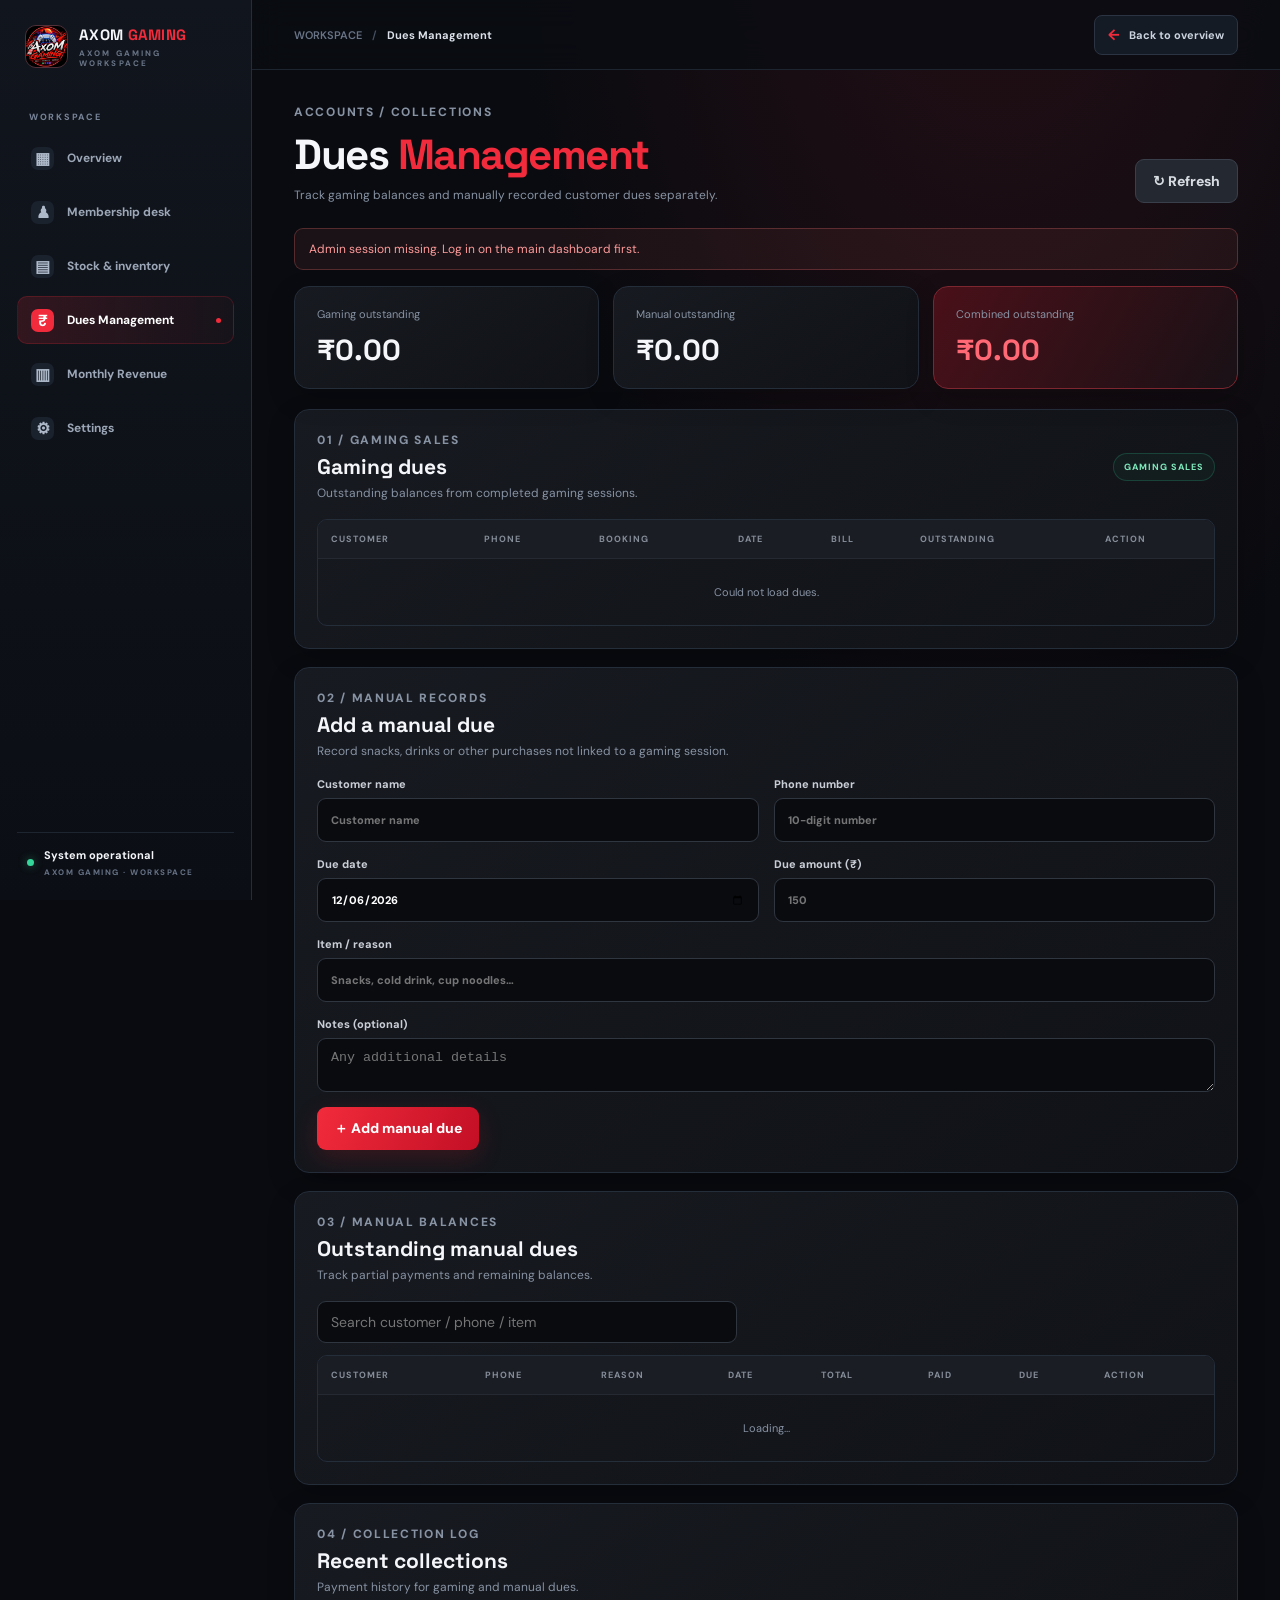
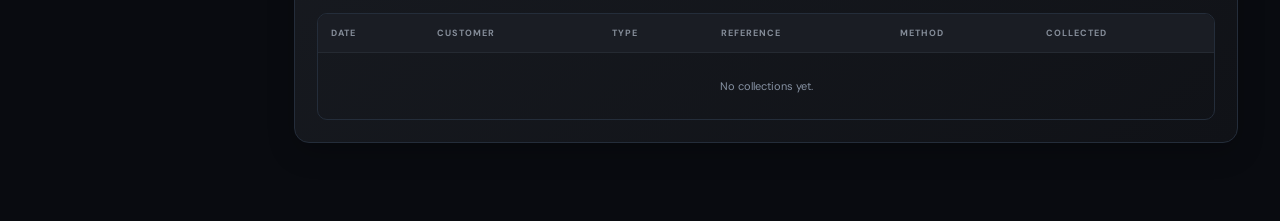
==== commit 9dea8f79: "Staff Management" ====
--- a/dues.html
+++ b/dues.html
@@ -20,7 +20,7 @@
     <a class="nav-link" href="stock.html"><span class="nav-icon">▤</span>Stock &amp; inventory</a>
     <a class="nav-link active" href="dues.html"><span class="nav-icon">₹</span>Dues Management<i></i></a>
     <a class="nav-link owner-only-link" data-owner-only href="report.html"><span class="nav-icon">▥</span><span>Monthly Revenue</span></a>
-
+    <a class="nav-link owner-only-link" data-admin-only href="settings.html"><span class="nav-icon">⚙</span><span>Settings</span></a>
   </nav>
   <div class="sidebar-footer"><span class="status-dot"></span><div><strong>System operational</strong><small>AXOM GAMING · WORKSPACE</small></div></div>
 </aside>
@@ -123,19 +123,5 @@
   window.addEventListener("load", () => navigator.serviceWorker.register("./service-worker.js").catch(() => {}));
 }
 </script>
-
-<script>
-(function () {
-  const role = (
-    localStorage.getItem("axomRole") || ""
-  ).trim().toLowerCase();
-
-  // Only Admin can see Monthly Revenue
-  if (role !== "admin") {
-    document.querySelectorAll("[data-owner-only]")
-      .forEach(link => link.remove());
-  }
-})();
-</script>
 </body>
 </html>
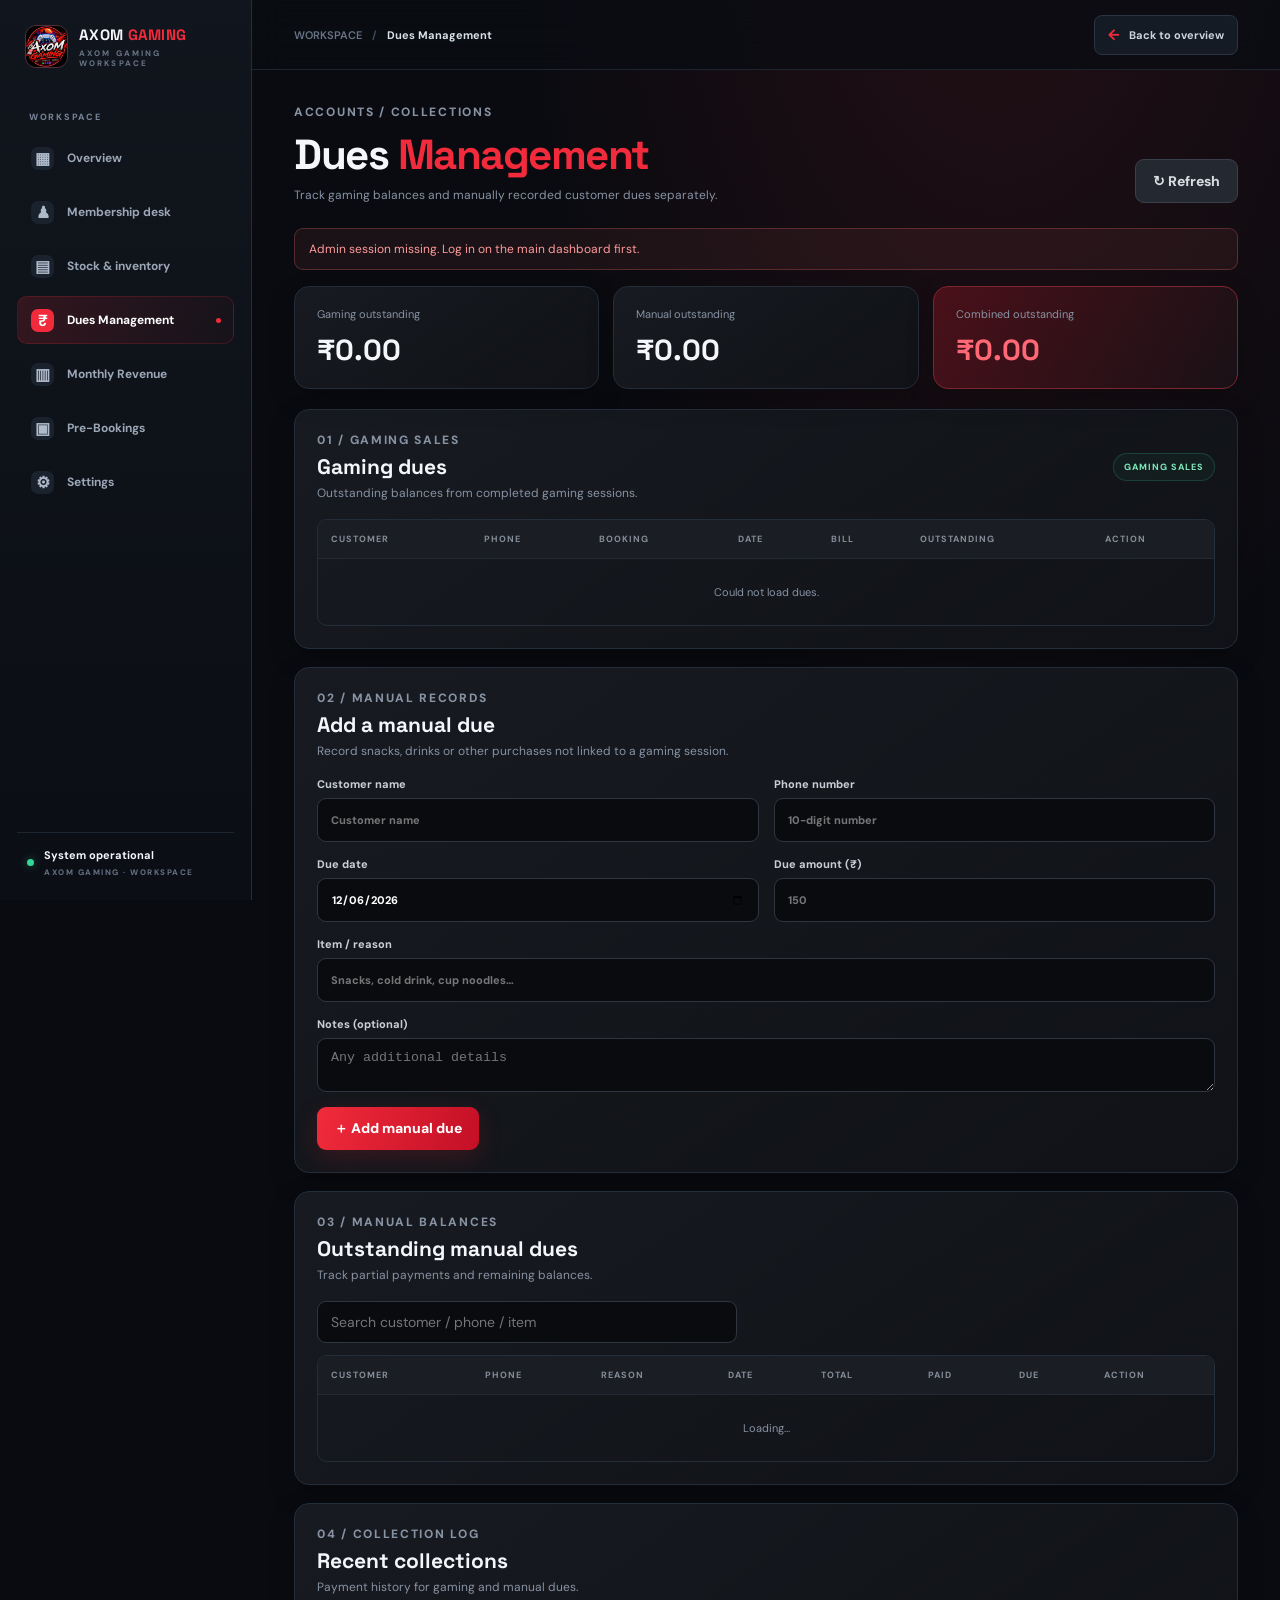
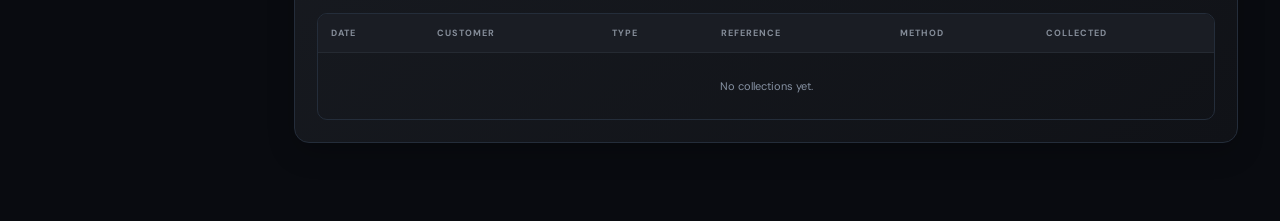
==== commit 5492d40d: "Prebooking" ====
--- a/dues.html
+++ b/dues.html
@@ -20,6 +20,7 @@
     <a class="nav-link" href="stock.html"><span class="nav-icon">▤</span>Stock &amp; inventory</a>
     <a class="nav-link active" href="dues.html"><span class="nav-icon">₹</span>Dues Management<i></i></a>
     <a class="nav-link owner-only-link" data-owner-only href="report.html"><span class="nav-icon">▥</span><span>Monthly Revenue</span></a>
+    <a class="nav-link" href="prebook.html"><span class="nav-icon">▣</span>Pre-Bookings</a>
     <a class="nav-link owner-only-link" data-admin-only href="settings.html"><span class="nav-icon">⚙</span><span>Settings</span></a>
   </nav>
   <div class="sidebar-footer"><span class="status-dot"></span><div><strong>System operational</strong><small>AXOM GAMING · WORKSPACE</small></div></div>
